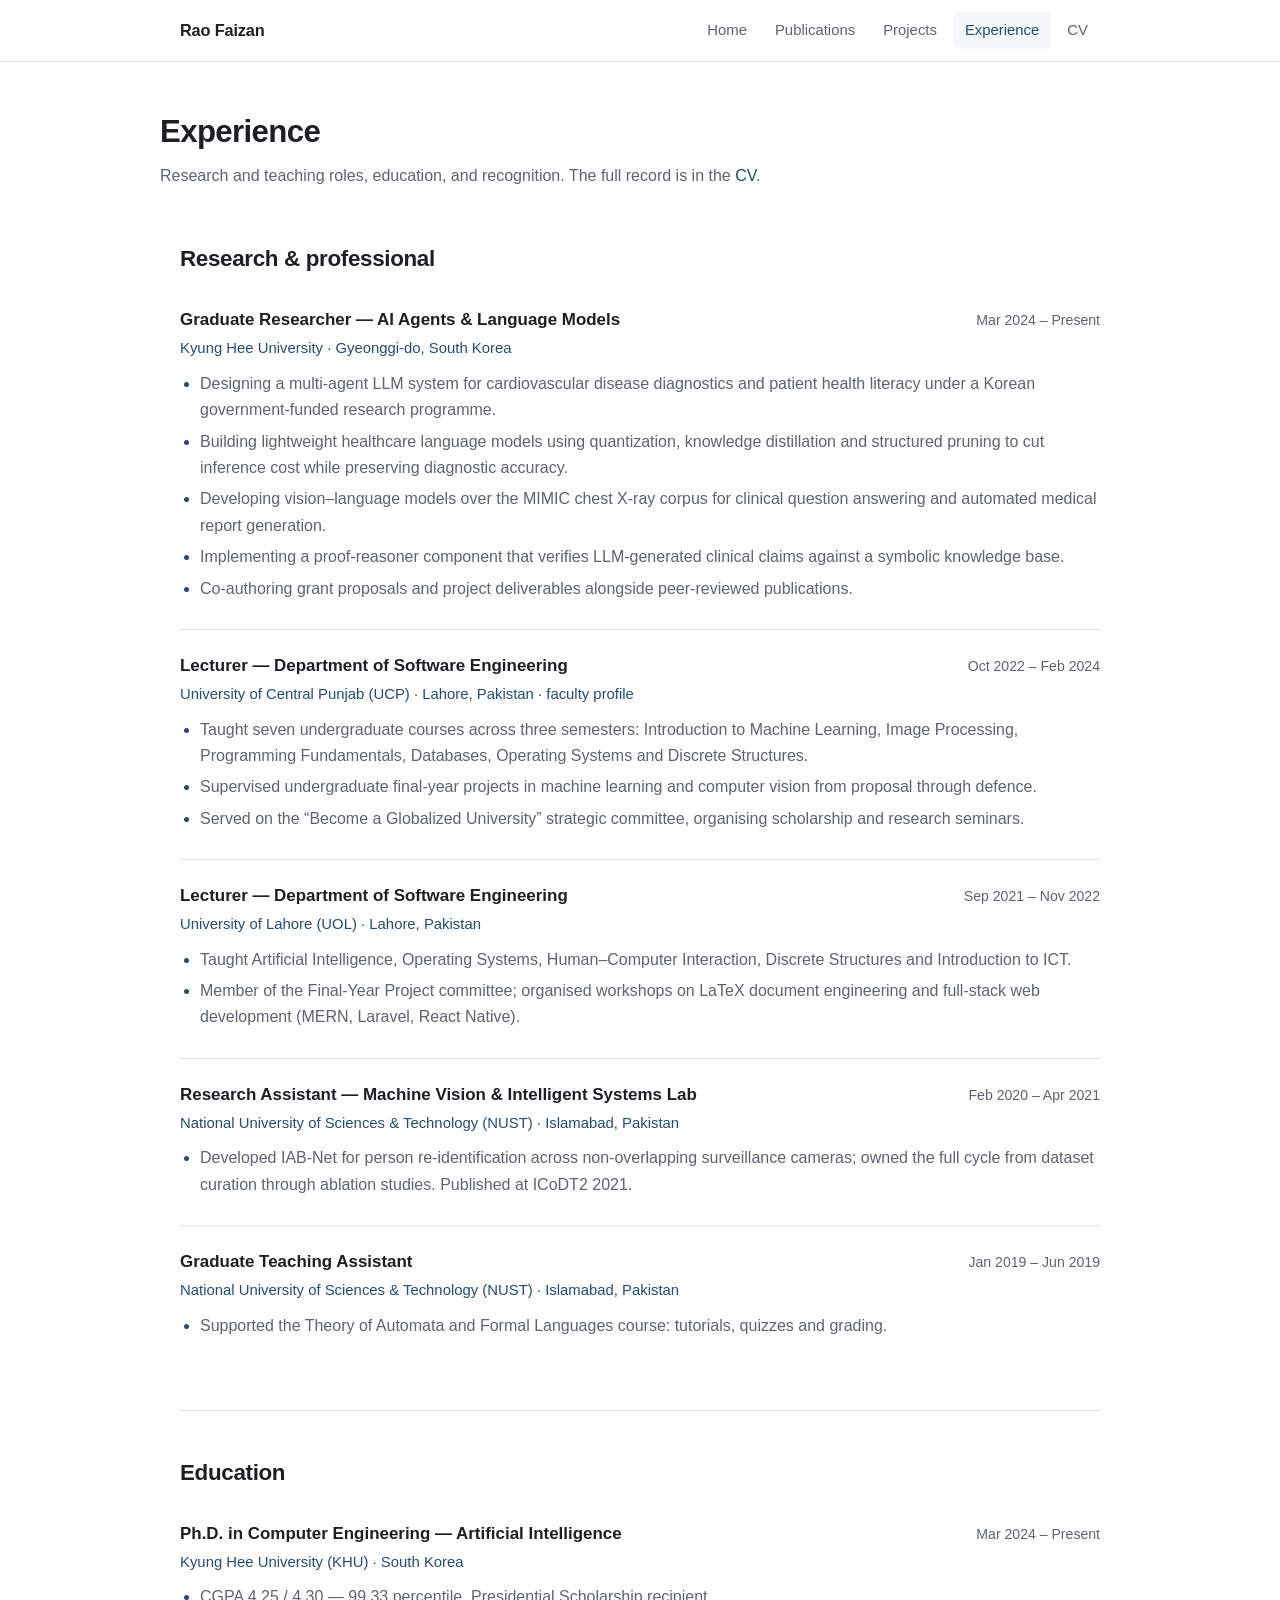
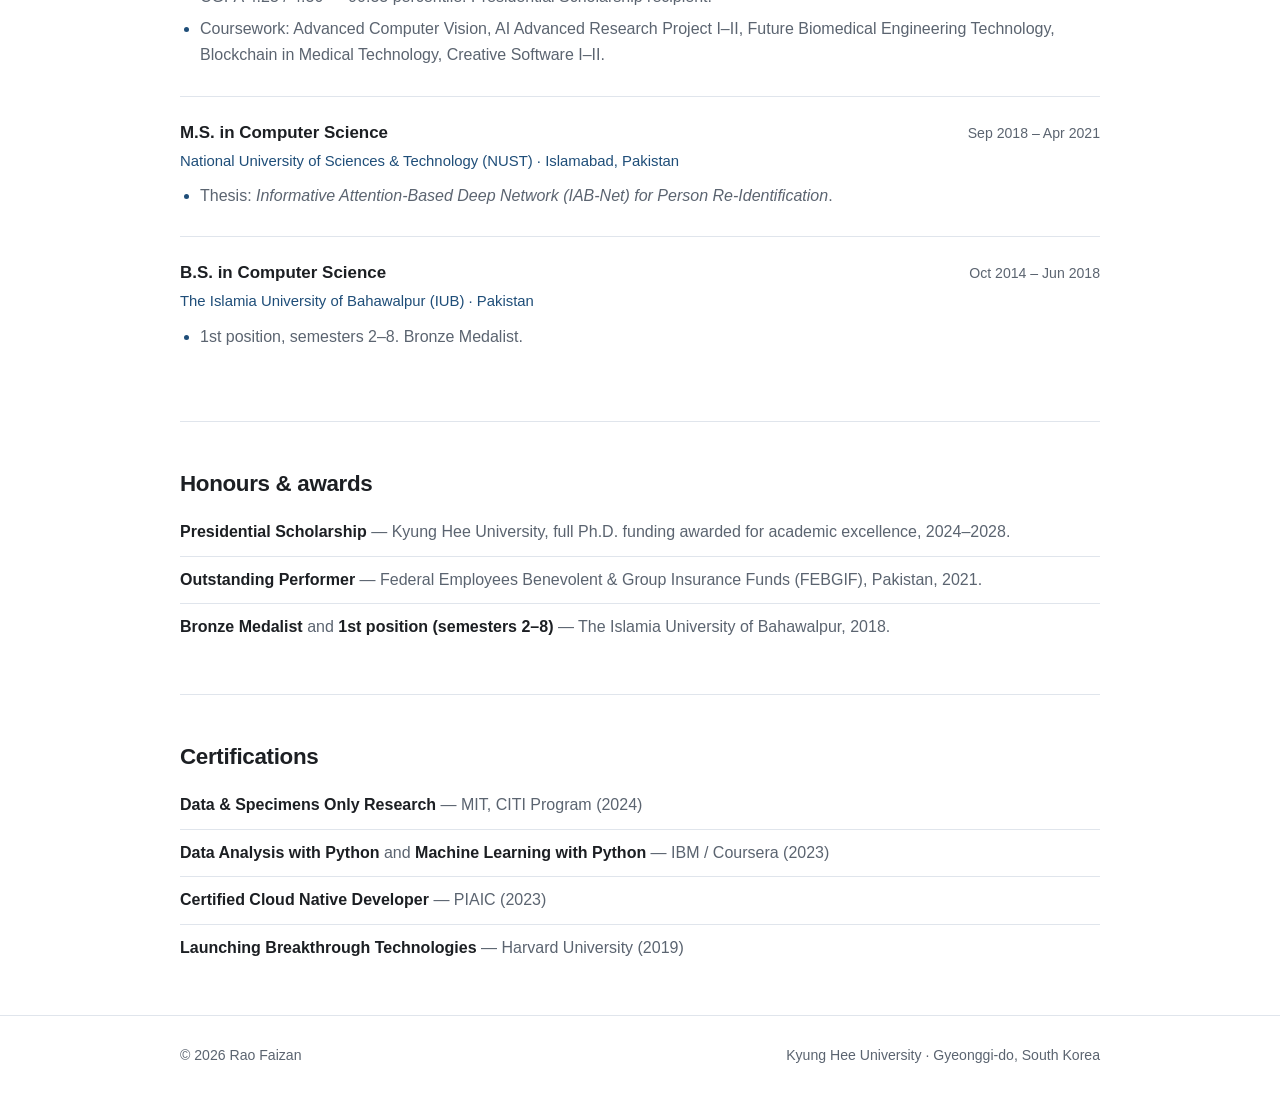
==== experience.html @ 11cb5d6f "Personal website: home, publications, projects, experience" ====
<!DOCTYPE html>
<html lang="en">
<head>
<meta charset="utf-8">
<meta name="viewport" content="width=device-width, initial-scale=1">
<title>Experience — Rao Faizan</title>
<meta name="description" content="Research and teaching experience, education, awards and certifications of Rao Faizan.">
<link rel="stylesheet" href="assets/style.css">
</head>
<body>

<header class="nav">
  <div class="nav-inner">
    <a class="brand" href="index.html">Rao Faizan</a>
    <nav class="nav-links">
      <a href="index.html">Home</a>
      <a href="publications.html">Publications</a>
      <a href="projects.html">Projects</a>
      <a href="experience.html" class="active">Experience</a>
      <a href="assets/Rao_Faizan_CV.pdf">CV</a>
    </nav>
  </div>
</header>

<div class="wrap page-head">
  <h1>Experience</h1>
  <p>Research and teaching roles, education, and recognition.
     The full record is in the <a href="assets/Rao_Faizan_CV.pdf">CV</a>.</p>
</div>

<main class="wrap">

  <section>
    <h2>Research &amp; professional</h2>

    <div class="entry">
      <div class="entry-head">
        <h3>Graduate Researcher — AI Agents &amp; Language Models</h3>
        <span class="entry-date">Mar 2024 – Present</span>
      </div>
      <p class="entry-org">Kyung Hee University · Gyeonggi-do, South Korea</p>
      <ul>
        <li>Designing a multi-agent LLM system for cardiovascular disease diagnostics and patient
            health literacy under a Korean government-funded research programme.</li>
        <li>Building lightweight healthcare language models using quantization, knowledge distillation
            and structured pruning to cut inference cost while preserving diagnostic accuracy.</li>
        <li>Developing vision–language models over the MIMIC chest X-ray corpus for clinical question
            answering and automated medical report generation.</li>
        <li>Implementing a proof-reasoner component that verifies LLM-generated clinical claims against
            a symbolic knowledge base.</li>
        <li>Co-authoring grant proposals and project deliverables alongside peer-reviewed publications.</li>
      </ul>
    </div>

    <div class="entry">
      <div class="entry-head">
        <h3>Lecturer — Department of Software Engineering</h3>
        <span class="entry-date">Oct 2022 – Feb 2024</span>
      </div>
      <p class="entry-org">University of Central Punjab (UCP) · Lahore, Pakistan ·
        <a href="https://ucp.edu.pk/member/rao-faizan/">faculty profile</a></p>
      <ul>
        <li>Taught seven undergraduate courses across three semesters: Introduction to Machine Learning,
            Image Processing, Programming Fundamentals, Databases, Operating Systems and Discrete
            Structures.</li>
        <li>Supervised undergraduate final-year projects in machine learning and computer vision from
            proposal through defence.</li>
        <li>Served on the “Become a Globalized University” strategic committee, organising scholarship
            and research seminars.</li>
      </ul>
    </div>

    <div class="entry">
      <div class="entry-head">
        <h3>Lecturer — Department of Software Engineering</h3>
        <span class="entry-date">Sep 2021 – Nov 2022</span>
      </div>
      <p class="entry-org">University of Lahore (UOL) · Lahore, Pakistan</p>
      <ul>
        <li>Taught Artificial Intelligence, Operating Systems, Human–Computer Interaction, Discrete
            Structures and Introduction to ICT.</li>
        <li>Member of the Final-Year Project committee; organised workshops on LaTeX document
            engineering and full-stack web development (MERN, Laravel, React Native).</li>
      </ul>
    </div>

    <div class="entry">
      <div class="entry-head">
        <h3>Research Assistant — Machine Vision &amp; Intelligent Systems Lab</h3>
        <span class="entry-date">Feb 2020 – Apr 2021</span>
      </div>
      <p class="entry-org">National University of Sciences &amp; Technology (NUST) · Islamabad, Pakistan</p>
      <ul>
        <li>Developed IAB-Net for person re-identification across non-overlapping surveillance cameras;
            owned the full cycle from dataset curation through ablation studies. Published at ICoDT2 2021.</li>
      </ul>
    </div>

    <div class="entry">
      <div class="entry-head">
        <h3>Graduate Teaching Assistant</h3>
        <span class="entry-date">Jan 2019 – Jun 2019</span>
      </div>
      <p class="entry-org">National University of Sciences &amp; Technology (NUST) · Islamabad, Pakistan</p>
      <ul>
        <li>Supported the Theory of Automata and Formal Languages course: tutorials, quizzes and grading.</li>
      </ul>
    </div>
  </section>

  <section>
    <h2>Education</h2>

    <div class="entry">
      <div class="entry-head">
        <h3>Ph.D. in Computer Engineering — Artificial Intelligence</h3>
        <span class="entry-date">Mar 2024 – Present</span>
      </div>
      <p class="entry-org">Kyung Hee University (KHU) · South Korea</p>
      <ul>
        <li>CGPA 4.25 / 4.30 — 99.33 percentile. Presidential Scholarship recipient.</li>
        <li>Coursework: Advanced Computer Vision, AI Advanced Research Project I–II, Future Biomedical
            Engineering Technology, Blockchain in Medical Technology, Creative Software I–II.</li>
      </ul>
    </div>

    <div class="entry">
      <div class="entry-head">
        <h3>M.S. in Computer Science</h3>
        <span class="entry-date">Sep 2018 – Apr 2021</span>
      </div>
      <p class="entry-org">National University of Sciences &amp; Technology (NUST) · Islamabad, Pakistan</p>
      <ul>
        <li>Thesis: <em>Informative Attention-Based Deep Network (IAB-Net) for Person
            Re-Identification</em>.</li>
      </ul>
    </div>

    <div class="entry">
      <div class="entry-head">
        <h3>B.S. in Computer Science</h3>
        <span class="entry-date">Oct 2014 – Jun 2018</span>
      </div>
      <p class="entry-org">The Islamia University of Bahawalpur (IUB) · Pakistan</p>
      <ul>
        <li>1st position, semesters 2–8. Bronze Medalist.</li>
      </ul>
    </div>
  </section>

  <section>
    <h2>Honours &amp; awards</h2>
    <ul class="plain">
      <li><strong>Presidential Scholarship</strong> — Kyung Hee University, full Ph.D. funding awarded
          for academic excellence, 2024–2028.</li>
      <li><strong>Outstanding Performer</strong> — Federal Employees Benevolent &amp; Group Insurance
          Funds (FEBGIF), Pakistan, 2021.</li>
      <li><strong>Bronze Medalist</strong> and <strong>1st position (semesters 2–8)</strong> — The
          Islamia University of Bahawalpur, 2018.</li>
    </ul>
  </section>

  <section>
    <h2>Certifications</h2>
    <ul class="plain">
      <li><strong>Data &amp; Specimens Only Research</strong> — MIT, CITI Program (2024)</li>
      <li><strong>Data Analysis with Python</strong> and <strong>Machine Learning with Python</strong>
          — IBM / Coursera (2023)</li>
      <li><strong>Certified Cloud Native Developer</strong> — PIAIC (2023)</li>
      <li><strong>Launching Breakthrough Technologies</strong> — Harvard University (2019)</li>
    </ul>
  </section>

</main>

<footer>
  <div class="wrap">
    <span>© 2026 Rao Faizan</span>
    <span>Kyung Hee University · Gyeonggi-do, South Korea</span>
  </div>
</footer>

</body>
</html>
---- assets/style.css ----
/* =========================================================
   Rao Faizan — personal site
   Single hand-written stylesheet. No framework, no build step.
   Palette lives in the custom properties below; change once,
   applies everywhere.
   ========================================================= */

:root {
  --accent:        #1f4e79;
  --accent-soft:   #2f6fa8;
  --bg:            #ffffff;
  --bg-alt:        #f5f7fa;
  --card:          #ffffff;
  --text:          #1c1f23;
  --text-muted:    #5b6470;
  --border:        #e0e5ec;
  --shadow:        0 1px 2px rgba(16, 24, 40, .05), 0 4px 12px rgba(16, 24, 40, .05);
  --radius:        10px;
  --maxw:          960px;
}

@media (prefers-color-scheme: dark) {
  :root {
    --accent:      #7db3e0;
    --accent-soft: #a8cdec;
    --bg:          #14181d;
    --bg-alt:      #1a1f26;
    --card:        #1c222a;
    --text:        #e6eaef;
    --text-muted:  #9aa5b3;
    --border:      #2b333d;
    --shadow:      0 1px 2px rgba(0, 0, 0, .4), 0 4px 14px rgba(0, 0, 0, .3);
  }
}

*, *::before, *::after { box-sizing: border-box; }

body {
  margin: 0;
  font-family: -apple-system, BlinkMacSystemFont, "Segoe UI", Roboto,
               "Helvetica Neue", Arial, sans-serif;
  font-size: 16px;
  line-height: 1.65;
  color: var(--text);
  background: var(--bg);
  -webkit-font-smoothing: antialiased;
}

.wrap { max-width: var(--maxw); margin: 0 auto; padding: 0 20px; }

a { color: var(--accent); text-decoration: none; }
a:hover { text-decoration: underline; }

/* ---------------- navigation ---------------- */
header.nav {
  position: sticky; top: 0; z-index: 50;
  background: color-mix(in srgb, var(--bg) 88%, transparent);
  backdrop-filter: saturate(180%) blur(10px);
  border-bottom: 1px solid var(--border);
}
.nav-inner {
  max-width: var(--maxw); margin: 0 auto; padding: 12px 20px;
  display: flex; align-items: center; justify-content: space-between;
  gap: 16px; flex-wrap: wrap;
}
.brand { font-weight: 700; font-size: 1.02rem; color: var(--text); letter-spacing: -.01em; }
.brand:hover { text-decoration: none; color: var(--accent); }
.nav-links { display: flex; gap: 4px; flex-wrap: wrap; }
.nav-links a {
  padding: 6px 12px; border-radius: 6px; font-size: .93rem;
  color: var(--text-muted); font-weight: 500;
}
.nav-links a:hover { background: var(--bg-alt); color: var(--accent); text-decoration: none; }
.nav-links a.active { color: var(--accent); background: var(--bg-alt); }

/* ---------------- hero ---------------- */
.hero { padding: 56px 0 40px; border-bottom: 1px solid var(--border); }
.hero-grid {
  display: grid; grid-template-columns: 168px 1fr; gap: 34px; align-items: center;
}
.hero img {
  width: 168px; height: 168px; object-fit: cover; object-position: top center;
  border-radius: 50%; border: 3px solid var(--border); box-shadow: var(--shadow);
}
.hero h1 { margin: 0 0 4px; font-size: 2.1rem; letter-spacing: -.02em; line-height: 1.2; }
.hero .role { margin: 0 0 14px; color: var(--accent); font-weight: 600; font-size: 1.02rem; }
.hero p.bio { margin: 0 0 18px; color: var(--text-muted); max-width: 62ch; }

.links { display: flex; flex-wrap: wrap; gap: 8px; }
.links a {
  display: inline-block; padding: 7px 14px; font-size: .9rem; font-weight: 500;
  border: 1px solid var(--border); border-radius: 999px; background: var(--card);
  color: var(--text-muted); transition: border-color .15s, color .15s;
}
.links a:hover { border-color: var(--accent); color: var(--accent); text-decoration: none; }
.links a.primary {
  background: var(--accent); border-color: var(--accent); color: #fff;
}
@media (prefers-color-scheme: dark) { .links a.primary { color: #0f1418; } }
.links a.primary:hover { background: var(--accent-soft); border-color: var(--accent-soft); }

/* ---------------- sections ---------------- */
section { padding: 44px 0; border-bottom: 1px solid var(--border); }
section:last-of-type { border-bottom: none; }
h2 {
  margin: 0 0 6px; font-size: 1.4rem; letter-spacing: -.015em;
}
.section-lede { margin: 0 0 24px; color: var(--text-muted); max-width: 68ch; }

.page-head { padding: 44px 0 8px; }
.page-head h1 { margin: 0 0 6px; font-size: 1.95rem; letter-spacing: -.02em; }
.page-head p { margin: 0; color: var(--text-muted); max-width: 68ch; }

/* ---------------- cards ---------------- */
.cards { display: grid; gap: 16px; grid-template-columns: repeat(auto-fit, minmax(260px, 1fr)); }
.card {
  background: var(--card); border: 1px solid var(--border);
  border-radius: var(--radius); padding: 20px; box-shadow: var(--shadow);
}
.card h3 { margin: 0 0 8px; font-size: 1.03rem; }
.card p  { margin: 0; color: var(--text-muted); font-size: .94rem; }

/* stat strip */
.stats { display: grid; gap: 16px; grid-template-columns: repeat(auto-fit, minmax(180px, 1fr)); }
.stat {
  background: var(--bg-alt); border: 1px solid var(--border);
  border-radius: var(--radius); padding: 18px 20px;
}
.stat .num { display: block; font-size: 1.55rem; font-weight: 700; color: var(--accent); line-height: 1.2; }
.stat .lbl { display: block; font-size: .87rem; color: var(--text-muted); margin-top: 2px; }

/* ---------------- entries (experience / projects) ---------------- */
.entry { padding: 22px 0; border-bottom: 1px solid var(--border); }
.entry:last-child { border-bottom: none; }
.entry-head {
  display: flex; justify-content: space-between; align-items: baseline;
  gap: 16px; flex-wrap: wrap; margin-bottom: 2px;
}
.entry-head h3 { margin: 0; font-size: 1.06rem; }
.entry-date { color: var(--text-muted); font-size: .88rem; white-space: nowrap; }
.entry-org { margin: 0 0 10px; color: var(--accent); font-size: .93rem; font-weight: 500; }
.entry ul { margin: 0; padding-left: 20px; color: var(--text-muted); }
.entry ul li { margin-bottom: 5px; }
.entry ul li::marker { color: var(--accent); }

.tags { display: flex; flex-wrap: wrap; gap: 6px; margin-top: 12px; }
.tag {
  font-size: .78rem; padding: 3px 10px; border-radius: 999px;
  background: var(--bg-alt); border: 1px solid var(--border); color: var(--text-muted);
}

/* ---------------- publications ---------------- */
.pub { padding: 18px 0; border-bottom: 1px solid var(--border); }
.pub:last-child { border-bottom: none; }
.pub .title { font-weight: 600; display: block; margin-bottom: 4px; }
.pub .authors { color: var(--text-muted); font-size: .93rem; }
.pub .authors .me { color: var(--text); font-weight: 700; }
.pub .venue { display: block; margin-top: 4px; color: var(--text-muted); font-size: .91rem; font-style: italic; }
.badge {
  display: inline-block; font-size: .72rem; font-weight: 700; letter-spacing: .04em;
  text-transform: uppercase; padding: 2px 8px; border-radius: 4px;
  background: var(--accent); color: #fff; margin-left: 8px; vertical-align: 2px;
}
@media (prefers-color-scheme: dark) { .badge { color: #0f1418; } }

pre.bibtex {
  background: var(--bg-alt); border: 1px solid var(--border); border-radius: var(--radius);
  padding: 16px; overflow-x: auto; font-size: .84rem; line-height: 1.55;
  font-family: ui-monospace, SFMono-Regular, "SF Mono", Menlo, Consolas, monospace;
  color: var(--text-muted);
}

/* ---------------- misc ---------------- */
ul.plain { list-style: none; padding: 0; margin: 0; }
ul.plain li {
  padding: 10px 0; border-bottom: 1px solid var(--border); color: var(--text-muted);
}
ul.plain li:last-child { border-bottom: none; }
ul.plain strong { color: var(--text); }

footer {
  border-top: 1px solid var(--border); padding: 28px 0 36px;
  color: var(--text-muted); font-size: .88rem;
}
footer .wrap { display: flex; justify-content: space-between; gap: 12px; flex-wrap: wrap; }

/* ---------------- responsive ---------------- */
@media (max-width: 640px) {
  .hero { padding: 36px 0 30px; }
  .hero-grid { grid-template-columns: 1fr; gap: 20px; text-align: center; justify-items: center; }
  .hero p.bio { text-align: left; }
  .hero h1 { font-size: 1.75rem; }
  .links { justify-content: center; }
  .nav-inner { padding: 10px 16px; }
  .nav-links { width: 100%; justify-content: flex-start; }
  .entry-head { flex-direction: column; gap: 2px; }
}
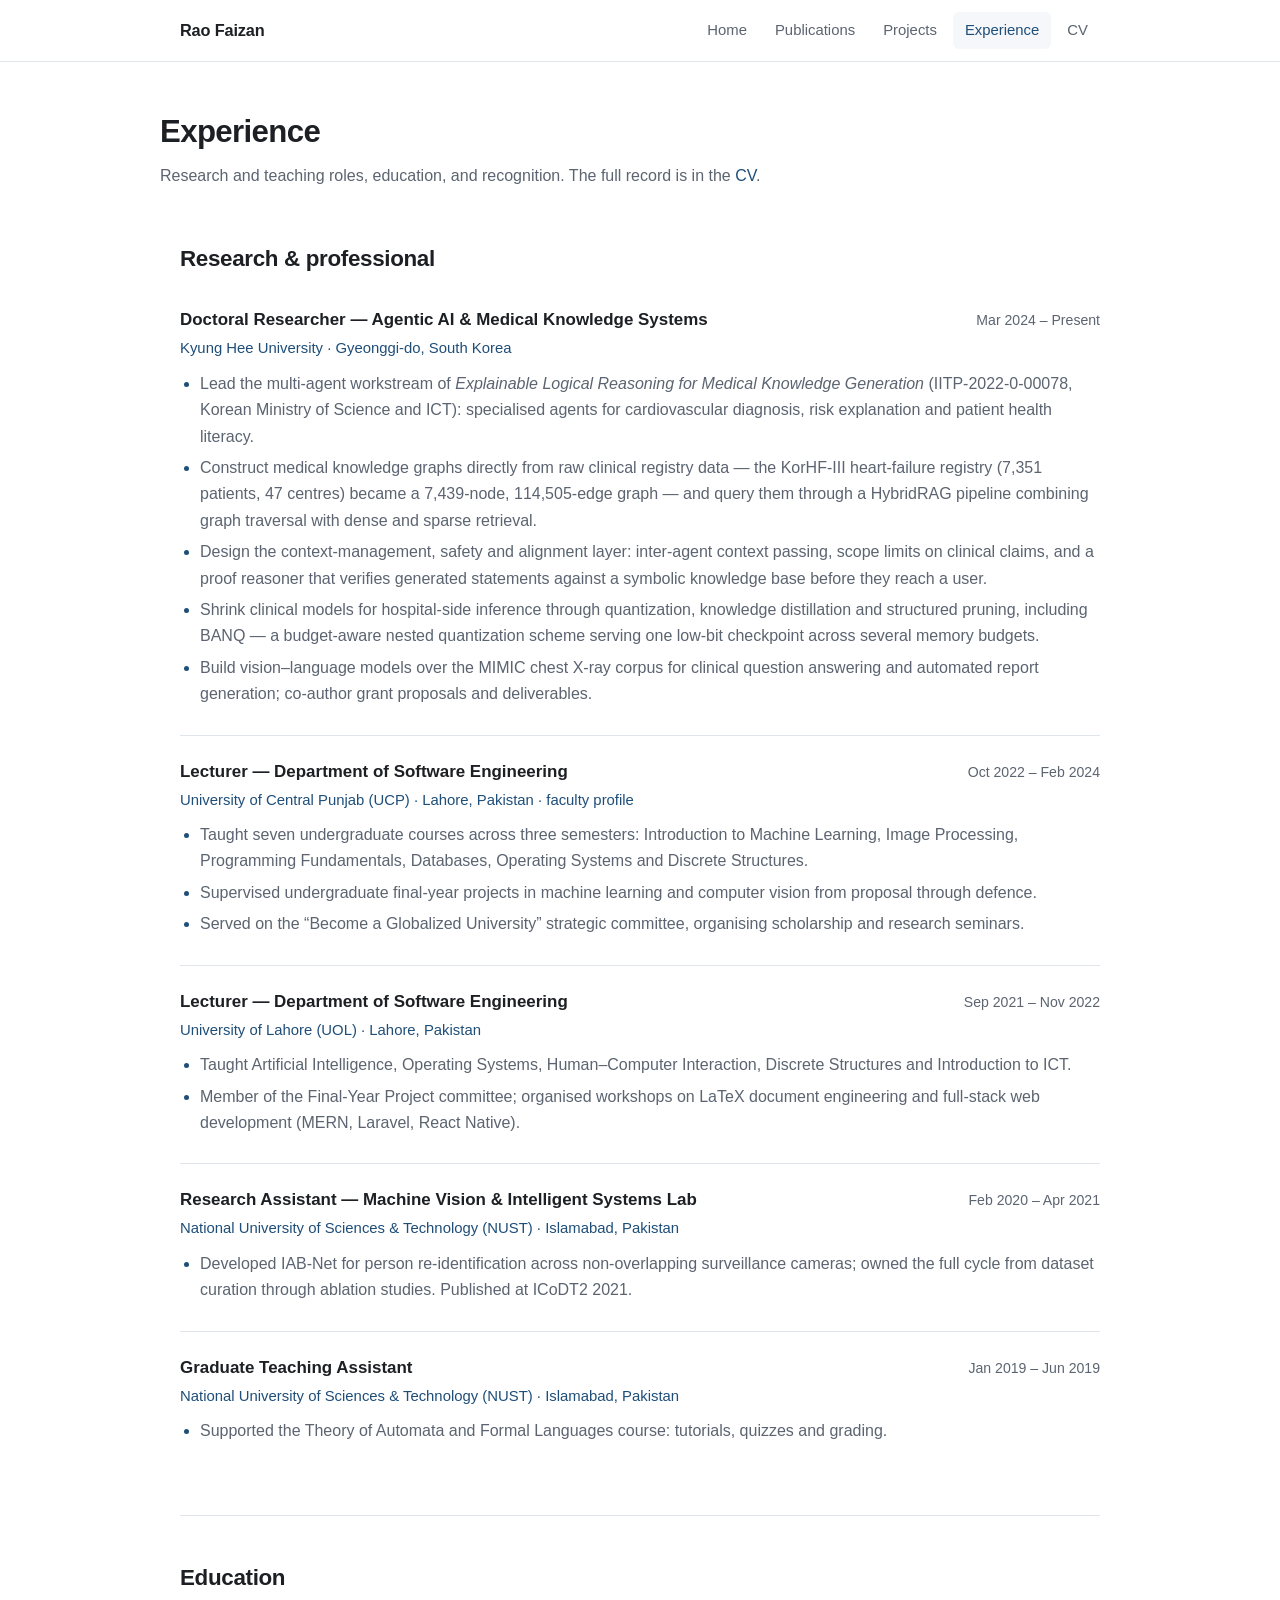
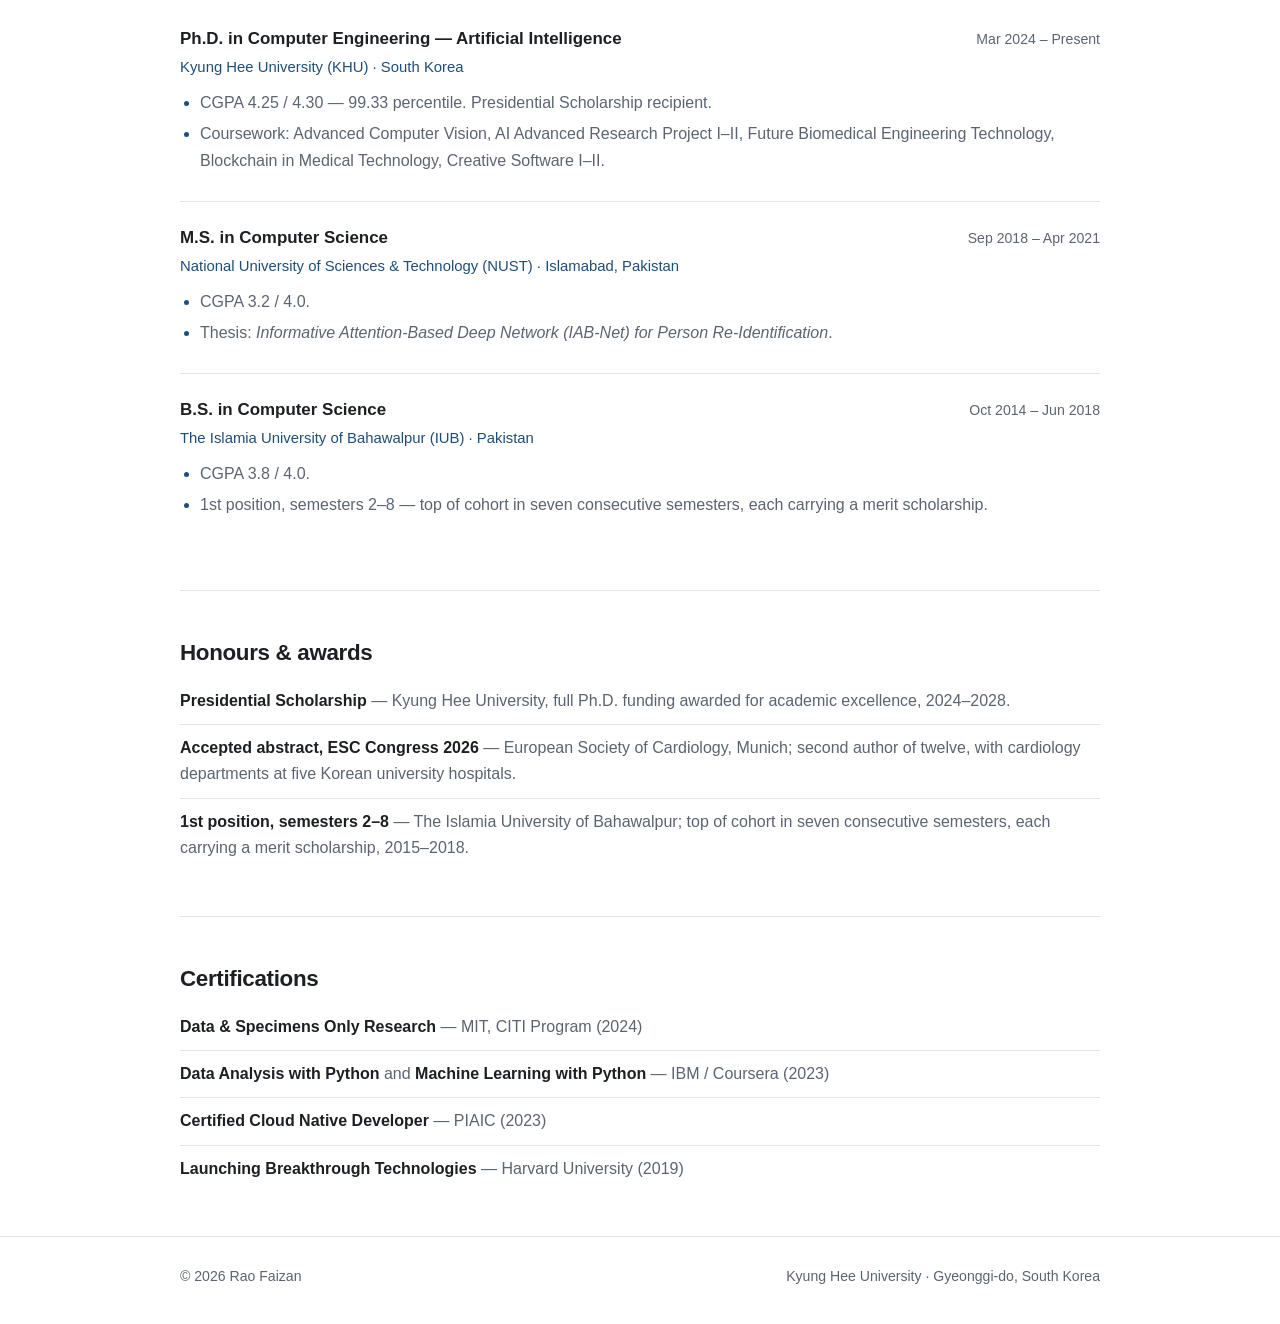
==== commit 8e89cdc8: "Update site for agentic AI research focus and new publications Doctoral Researcher throughout. Home " ====
--- a/experience.html
+++ b/experience.html
@@ -35,20 +35,26 @@
 
     <div class="entry">
       <div class="entry-head">
-        <h3>Graduate Researcher — AI Agents &amp; Language Models</h3>
+        <h3>Doctoral Researcher — Agentic AI &amp; Medical Knowledge Systems</h3>
         <span class="entry-date">Mar 2024 – Present</span>
       </div>
       <p class="entry-org">Kyung Hee University · Gyeonggi-do, South Korea</p>
       <ul>
-        <li>Designing a multi-agent LLM system for cardiovascular disease diagnostics and patient
-            health literacy under a Korean government-funded research programme.</li>
-        <li>Building lightweight healthcare language models using quantization, knowledge distillation
-            and structured pruning to cut inference cost while preserving diagnostic accuracy.</li>
-        <li>Developing vision–language models over the MIMIC chest X-ray corpus for clinical question
-            answering and automated medical report generation.</li>
-        <li>Implementing a proof-reasoner component that verifies LLM-generated clinical claims against
-            a symbolic knowledge base.</li>
-        <li>Co-authoring grant proposals and project deliverables alongside peer-reviewed publications.</li>
+        <li>Lead the multi-agent workstream of <em>Explainable Logical Reasoning for Medical Knowledge
+            Generation</em> (IITP-2022-0-00078, Korean Ministry of Science and ICT): specialised agents
+            for cardiovascular diagnosis, risk explanation and patient health literacy.</li>
+        <li>Construct medical knowledge graphs directly from raw clinical registry data — the KorHF-III
+            heart-failure registry (7,351 patients, 47 centres) became a 7,439-node, 114,505-edge graph
+            — and query them through a HybridRAG pipeline combining graph traversal with dense and
+            sparse retrieval.</li>
+        <li>Design the context-management, safety and alignment layer: inter-agent context passing,
+            scope limits on clinical claims, and a proof reasoner that verifies generated statements
+            against a symbolic knowledge base before they reach a user.</li>
+        <li>Shrink clinical models for hospital-side inference through quantization, knowledge
+            distillation and structured pruning, including BANQ — a budget-aware nested quantization
+            scheme serving one low-bit checkpoint across several memory budgets.</li>
+        <li>Build vision–language models over the MIMIC chest X-ray corpus for clinical question
+            answering and automated report generation; co-author grant proposals and deliverables.</li>
       </ul>
     </div>
 
@@ -131,6 +137,7 @@
       </div>
       <p class="entry-org">National University of Sciences &amp; Technology (NUST) · Islamabad, Pakistan</p>
       <ul>
+        <li>CGPA 3.2 / 4.0.</li>
         <li>Thesis: <em>Informative Attention-Based Deep Network (IAB-Net) for Person
             Re-Identification</em>.</li>
       </ul>
@@ -143,7 +150,9 @@
       </div>
       <p class="entry-org">The Islamia University of Bahawalpur (IUB) · Pakistan</p>
       <ul>
-        <li>1st position, semesters 2–8. Bronze Medalist.</li>
+        <li>CGPA 3.8 / 4.0.</li>
+        <li>1st position, semesters 2–8 — top of cohort in seven consecutive semesters, each carrying
+            a merit scholarship.</li>
       </ul>
     </div>
   </section>
@@ -153,10 +162,11 @@
     <ul class="plain">
       <li><strong>Presidential Scholarship</strong> — Kyung Hee University, full Ph.D. funding awarded
           for academic excellence, 2024–2028.</li>
-      <li><strong>Outstanding Performer</strong> — Federal Employees Benevolent &amp; Group Insurance
-          Funds (FEBGIF), Pakistan, 2021.</li>
-      <li><strong>Bronze Medalist</strong> and <strong>1st position (semesters 2–8)</strong> — The
-          Islamia University of Bahawalpur, 2018.</li>
+      <li><strong>Accepted abstract, ESC Congress 2026</strong> — European Society of Cardiology,
+          Munich; second author of twelve, with cardiology departments at five Korean university
+          hospitals.</li>
+      <li><strong>1st position, semesters 2–8</strong> — The Islamia University of Bahawalpur; top of
+          cohort in seven consecutive semesters, each carrying a merit scholarship, 2015–2018.</li>
     </ul>
   </section>
 
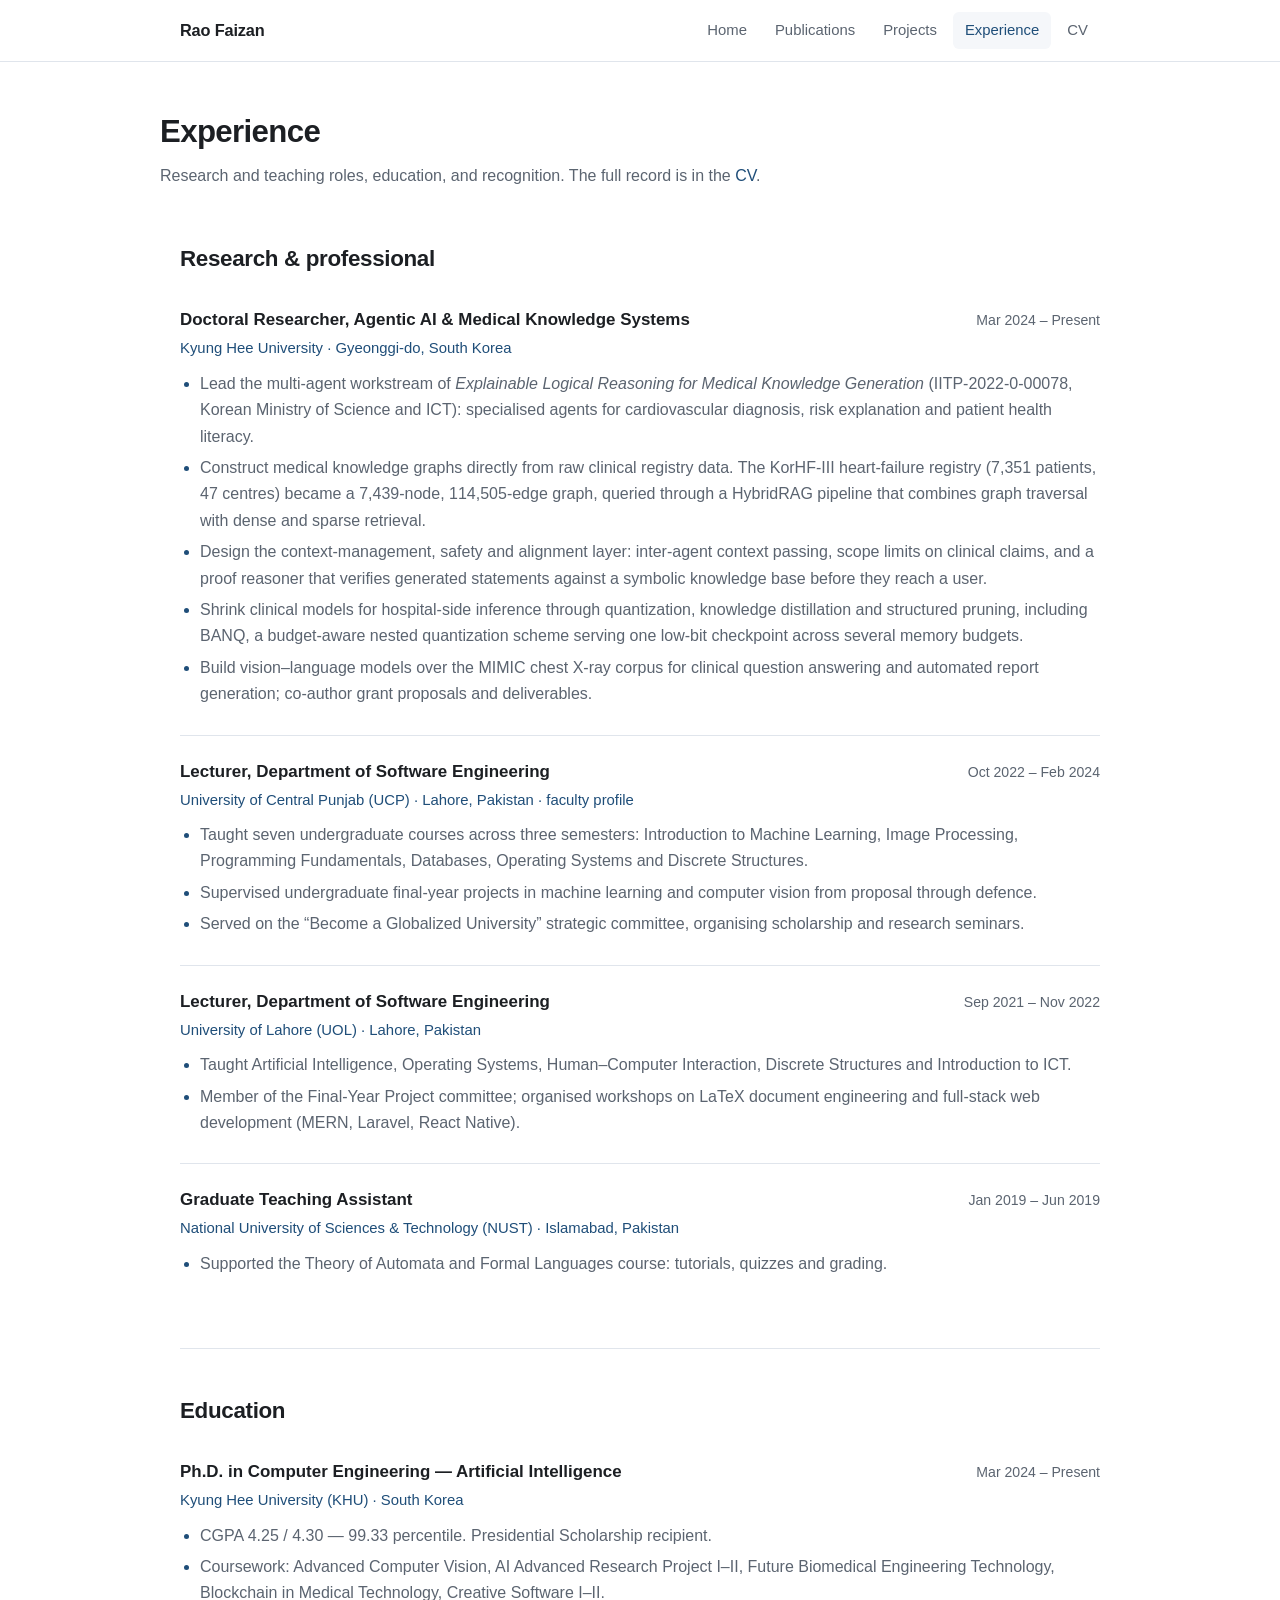
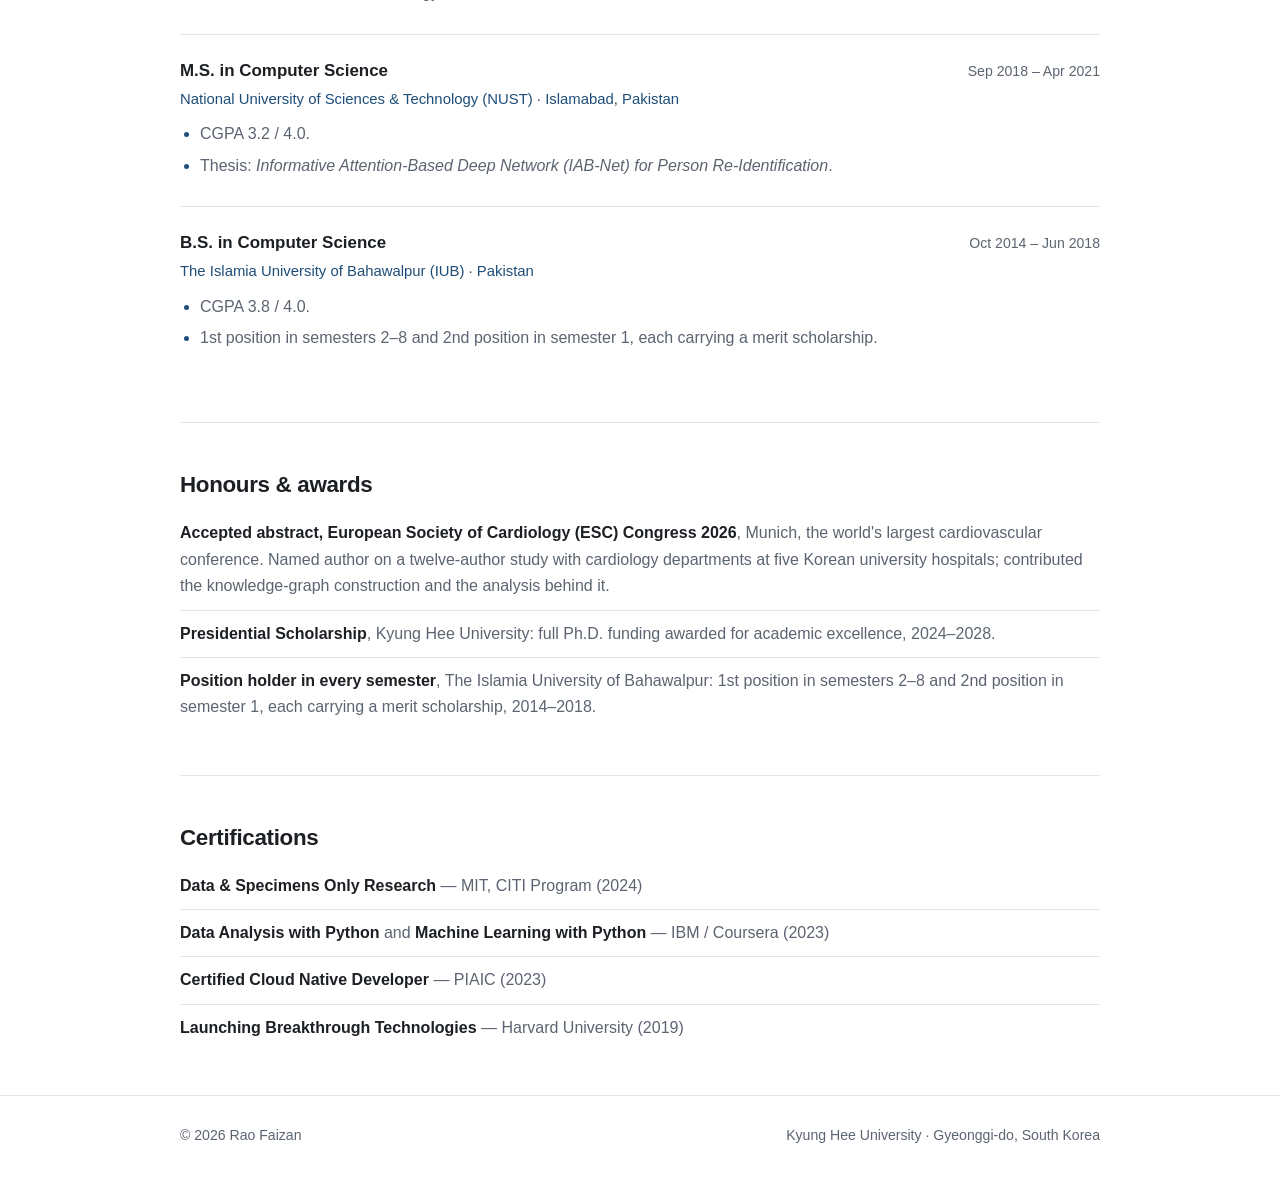
==== commit 708b7c72: "Match the CV revisions: APAN venue, impact factor, single email, style pass   - HybridRAG paper venu" ====
--- a/experience.html
+++ b/experience.html
@@ -35,7 +35,7 @@
 
     <div class="entry">
       <div class="entry-head">
-        <h3>Doctoral Researcher — Agentic AI &amp; Medical Knowledge Systems</h3>
+        <h3>Doctoral Researcher, Agentic AI &amp; Medical Knowledge Systems</h3>
         <span class="entry-date">Mar 2024 – Present</span>
       </div>
       <p class="entry-org">Kyung Hee University · Gyeonggi-do, South Korea</p>
@@ -43,15 +43,15 @@
         <li>Lead the multi-agent workstream of <em>Explainable Logical Reasoning for Medical Knowledge
             Generation</em> (IITP-2022-0-00078, Korean Ministry of Science and ICT): specialised agents
             for cardiovascular diagnosis, risk explanation and patient health literacy.</li>
-        <li>Construct medical knowledge graphs directly from raw clinical registry data — the KorHF-III
-            heart-failure registry (7,351 patients, 47 centres) became a 7,439-node, 114,505-edge graph
-            — and query them through a HybridRAG pipeline combining graph traversal with dense and
+        <li>Construct medical knowledge graphs directly from raw clinical registry data. The KorHF-III
+            heart-failure registry (7,351 patients, 47 centres) became a 7,439-node, 114,505-edge
+            graph, queried through a HybridRAG pipeline that combines graph traversal with dense and
             sparse retrieval.</li>
         <li>Design the context-management, safety and alignment layer: inter-agent context passing,
             scope limits on clinical claims, and a proof reasoner that verifies generated statements
             against a symbolic knowledge base before they reach a user.</li>
         <li>Shrink clinical models for hospital-side inference through quantization, knowledge
-            distillation and structured pruning, including BANQ — a budget-aware nested quantization
+            distillation and structured pruning, including BANQ, a budget-aware nested quantization
             scheme serving one low-bit checkpoint across several memory budgets.</li>
         <li>Build vision–language models over the MIMIC chest X-ray corpus for clinical question
             answering and automated report generation; co-author grant proposals and deliverables.</li>
@@ -60,7 +60,7 @@
 
     <div class="entry">
       <div class="entry-head">
-        <h3>Lecturer — Department of Software Engineering</h3>
+        <h3>Lecturer, Department of Software Engineering</h3>
         <span class="entry-date">Oct 2022 – Feb 2024</span>
       </div>
       <p class="entry-org">University of Central Punjab (UCP) · Lahore, Pakistan ·
@@ -78,7 +78,7 @@
 
     <div class="entry">
       <div class="entry-head">
-        <h3>Lecturer — Department of Software Engineering</h3>
+        <h3>Lecturer, Department of Software Engineering</h3>
         <span class="entry-date">Sep 2021 – Nov 2022</span>
       </div>
       <p class="entry-org">University of Lahore (UOL) · Lahore, Pakistan</p>
@@ -87,18 +87,6 @@
             Structures and Introduction to ICT.</li>
         <li>Member of the Final-Year Project committee; organised workshops on LaTeX document
             engineering and full-stack web development (MERN, Laravel, React Native).</li>
-      </ul>
-    </div>
-
-    <div class="entry">
-      <div class="entry-head">
-        <h3>Research Assistant — Machine Vision &amp; Intelligent Systems Lab</h3>
-        <span class="entry-date">Feb 2020 – Apr 2021</span>
-      </div>
-      <p class="entry-org">National University of Sciences &amp; Technology (NUST) · Islamabad, Pakistan</p>
-      <ul>
-        <li>Developed IAB-Net for person re-identification across non-overlapping surveillance cameras;
-            owned the full cycle from dataset curation through ablation studies. Published at ICoDT2 2021.</li>
       </ul>
     </div>
 
@@ -151,8 +139,8 @@
       <p class="entry-org">The Islamia University of Bahawalpur (IUB) · Pakistan</p>
       <ul>
         <li>CGPA 3.8 / 4.0.</li>
-        <li>1st position, semesters 2–8 — top of cohort in seven consecutive semesters, each carrying
-            a merit scholarship.</li>
+        <li>1st position in semesters 2–8 and 2nd position in semester 1, each carrying a merit
+            scholarship.</li>
       </ul>
     </div>
   </section>
@@ -160,13 +148,15 @@
   <section>
     <h2>Honours &amp; awards</h2>
     <ul class="plain">
-      <li><strong>Presidential Scholarship</strong> — Kyung Hee University, full Ph.D. funding awarded
+      <li><strong>Accepted abstract, European Society of Cardiology (ESC) Congress 2026</strong>,
+          Munich, the world's largest cardiovascular conference. Named author on a twelve-author study
+          with cardiology departments at five Korean university hospitals; contributed the
+          knowledge-graph construction and the analysis behind it.</li>
+      <li><strong>Presidential Scholarship</strong>, Kyung Hee University: full Ph.D. funding awarded
           for academic excellence, 2024–2028.</li>
-      <li><strong>Accepted abstract, ESC Congress 2026</strong> — European Society of Cardiology,
-          Munich; second author of twelve, with cardiology departments at five Korean university
-          hospitals.</li>
-      <li><strong>1st position, semesters 2–8</strong> — The Islamia University of Bahawalpur; top of
-          cohort in seven consecutive semesters, each carrying a merit scholarship, 2015–2018.</li>
+      <li><strong>Position holder in every semester</strong>, The Islamia University of Bahawalpur:
+          1st position in semesters 2–8 and 2nd position in semester 1, each carrying a merit
+          scholarship, 2014–2018.</li>
     </ul>
   </section>
 
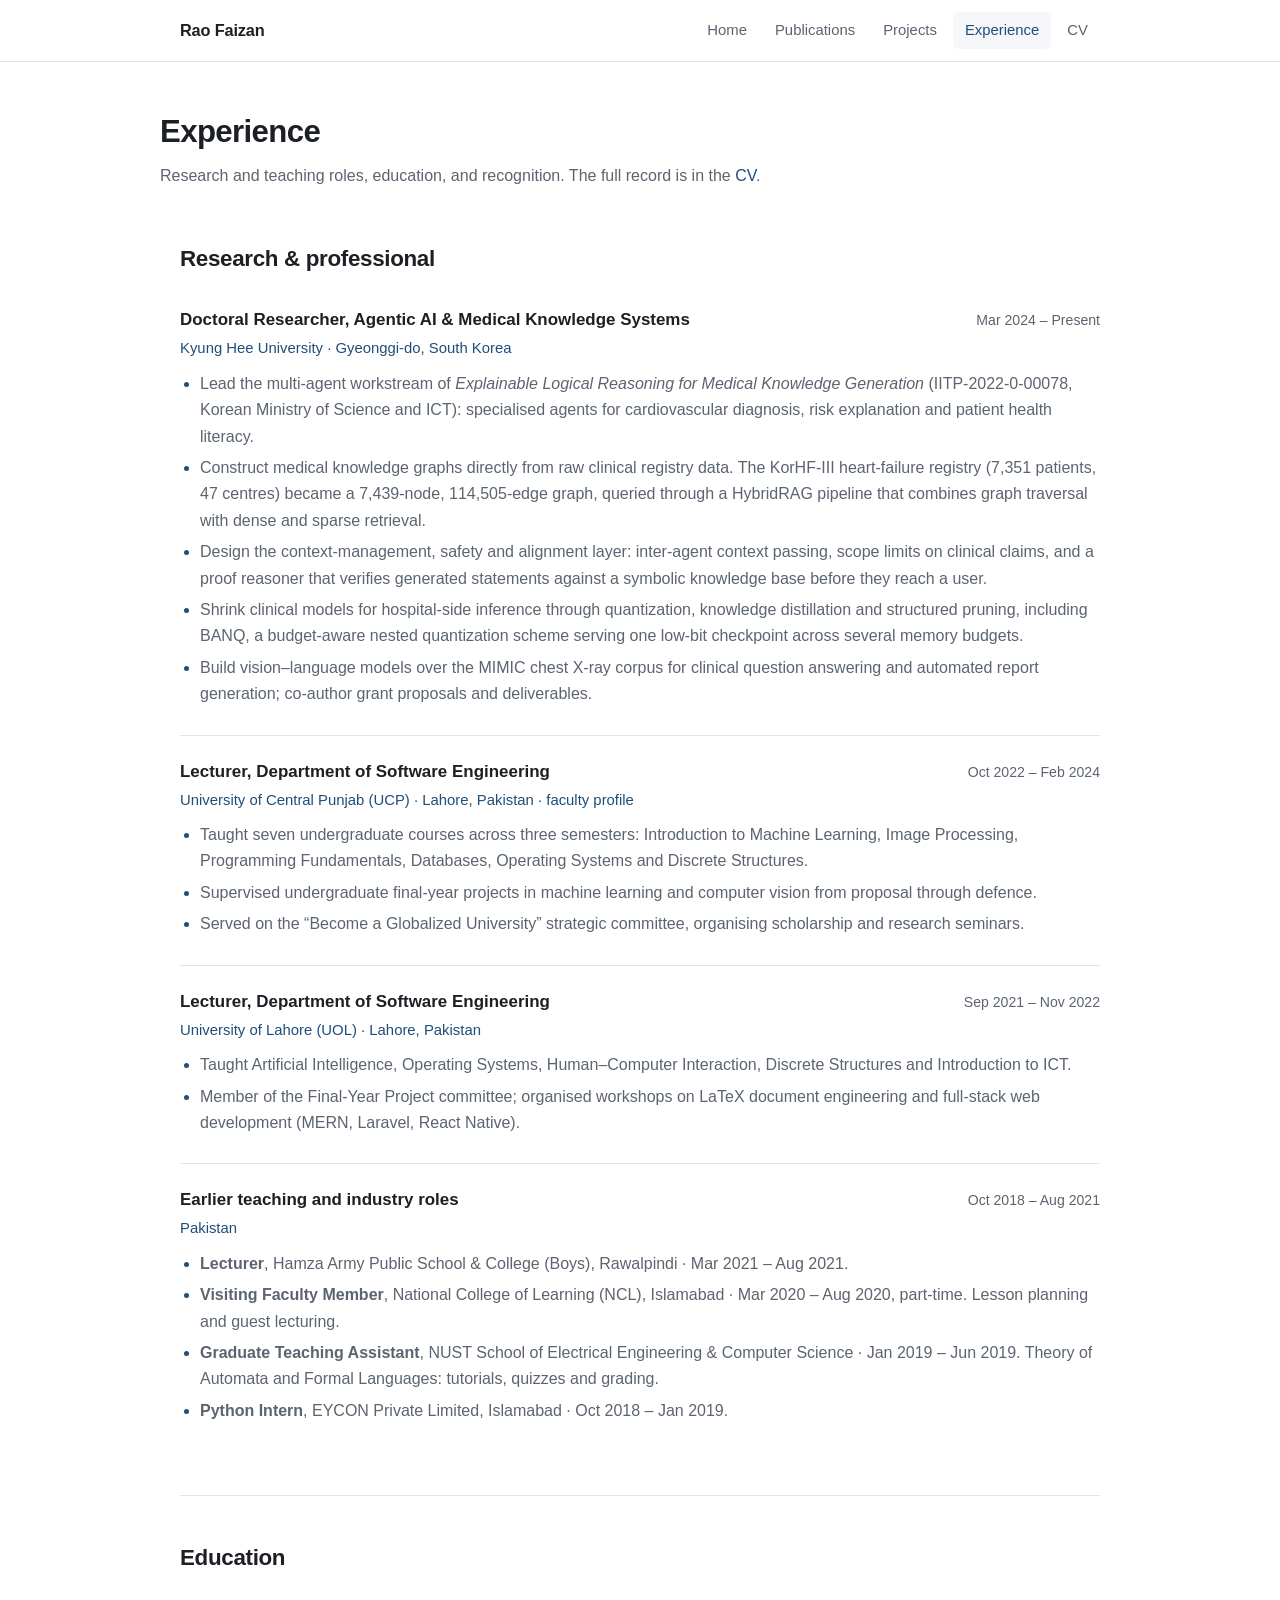
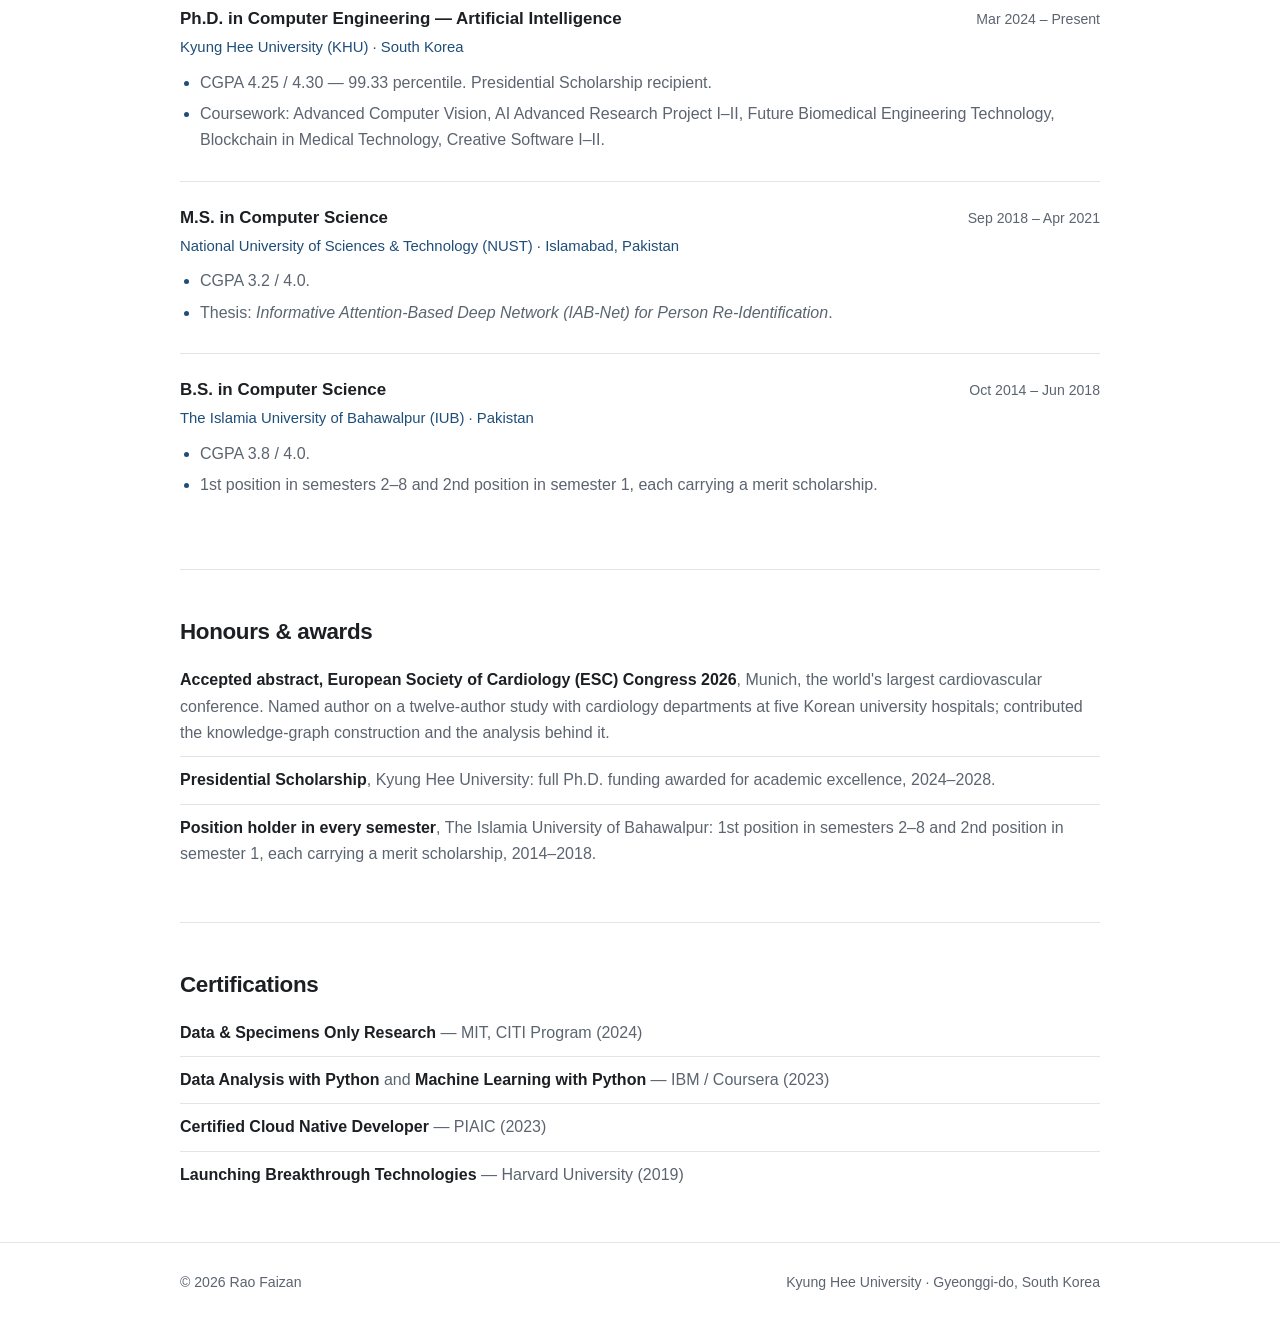
==== commit 5f2a2e52: "Add earlier teaching and industry roles to the experience page Compact block covering Hamza Army Pub" ====
--- a/experience.html
+++ b/experience.html
@@ -92,12 +92,19 @@
 
     <div class="entry">
       <div class="entry-head">
-        <h3>Graduate Teaching Assistant</h3>
-        <span class="entry-date">Jan 2019 – Jun 2019</span>
+        <h3>Earlier teaching and industry roles</h3>
+        <span class="entry-date">Oct 2018 – Aug 2021</span>
       </div>
-      <p class="entry-org">National University of Sciences &amp; Technology (NUST) · Islamabad, Pakistan</p>
+      <p class="entry-org">Pakistan</p>
       <ul>
-        <li>Supported the Theory of Automata and Formal Languages course: tutorials, quizzes and grading.</li>
+        <li><strong>Lecturer</strong>, Hamza Army Public School &amp; College (Boys), Rawalpindi
+            · Mar 2021 – Aug 2021.</li>
+        <li><strong>Visiting Faculty Member</strong>, National College of Learning (NCL), Islamabad
+            · Mar 2020 – Aug 2020, part-time. Lesson planning and guest lecturing.</li>
+        <li><strong>Graduate Teaching Assistant</strong>, NUST School of Electrical Engineering &amp;
+            Computer Science · Jan 2019 – Jun 2019. Theory of Automata and Formal Languages:
+            tutorials, quizzes and grading.</li>
+        <li><strong>Python Intern</strong>, EYCON Private Limited, Islamabad · Oct 2018 – Jan 2019.</li>
       </ul>
     </div>
   </section>
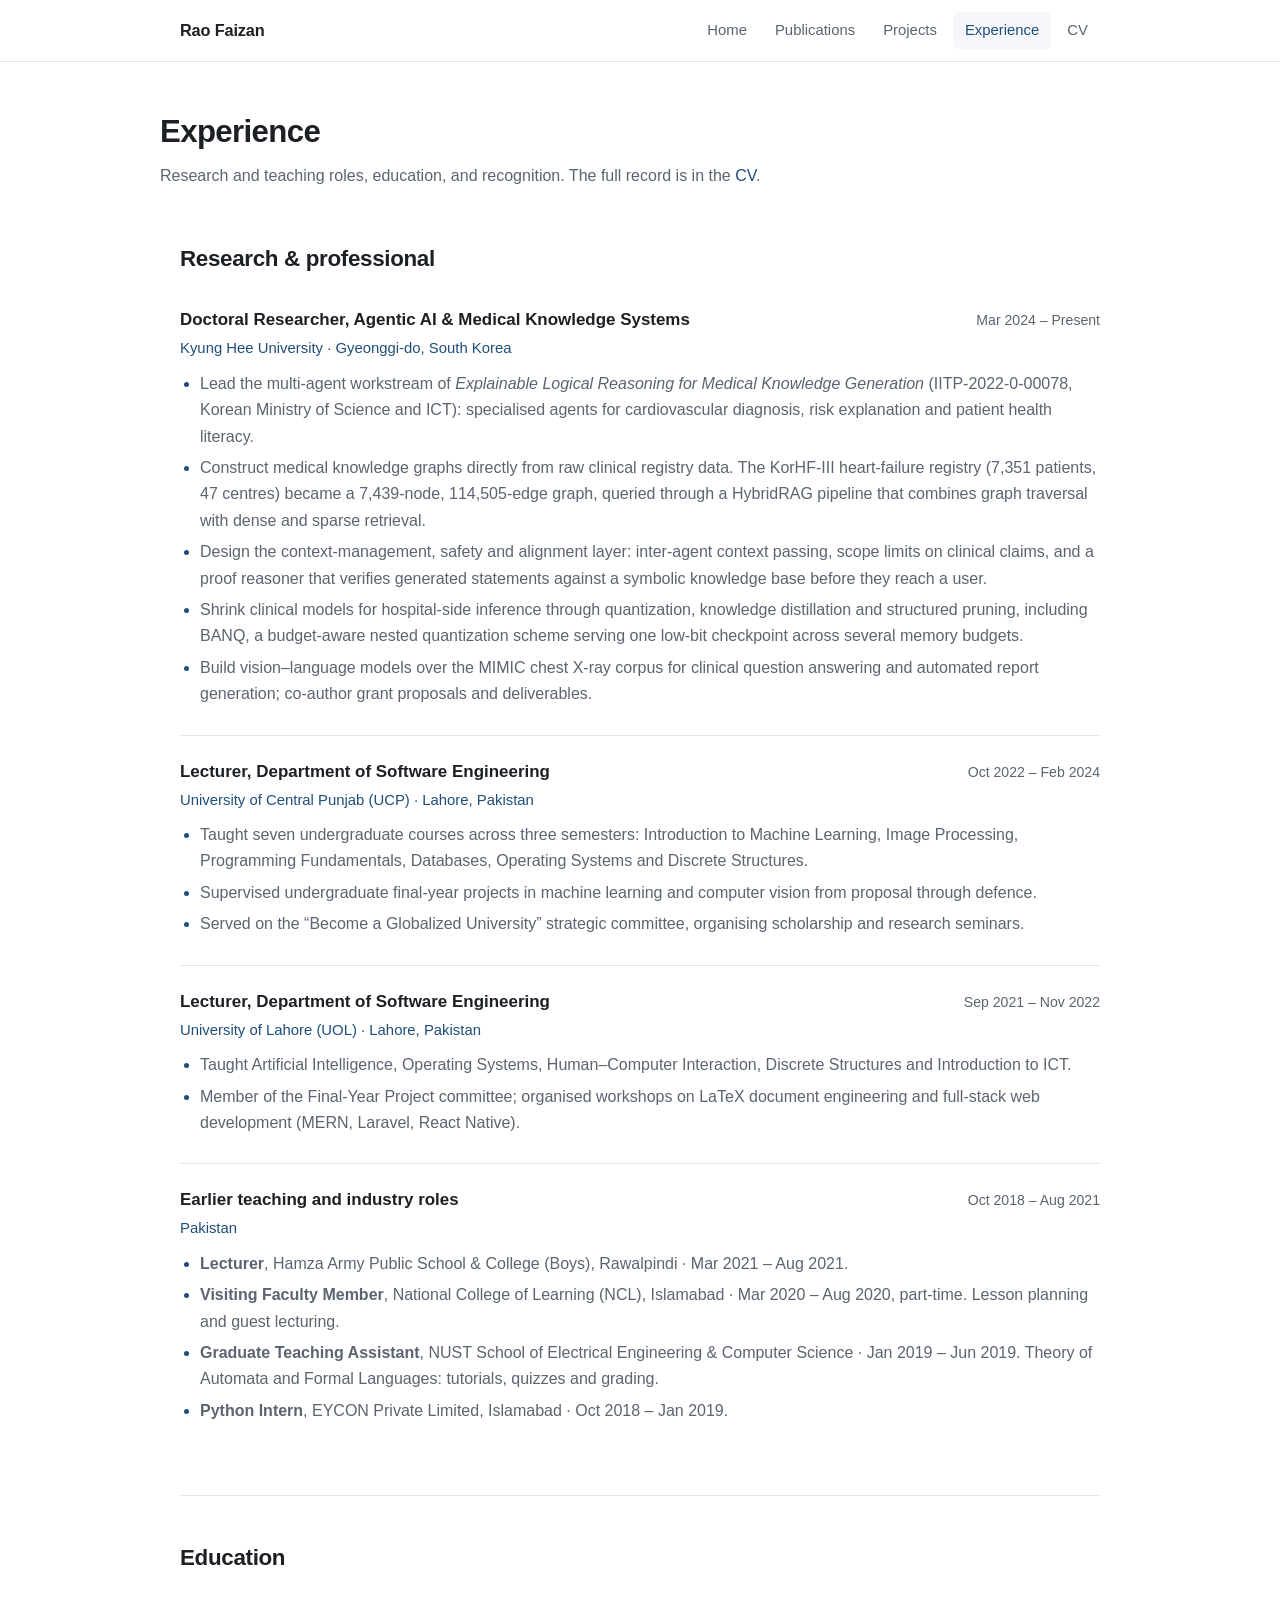
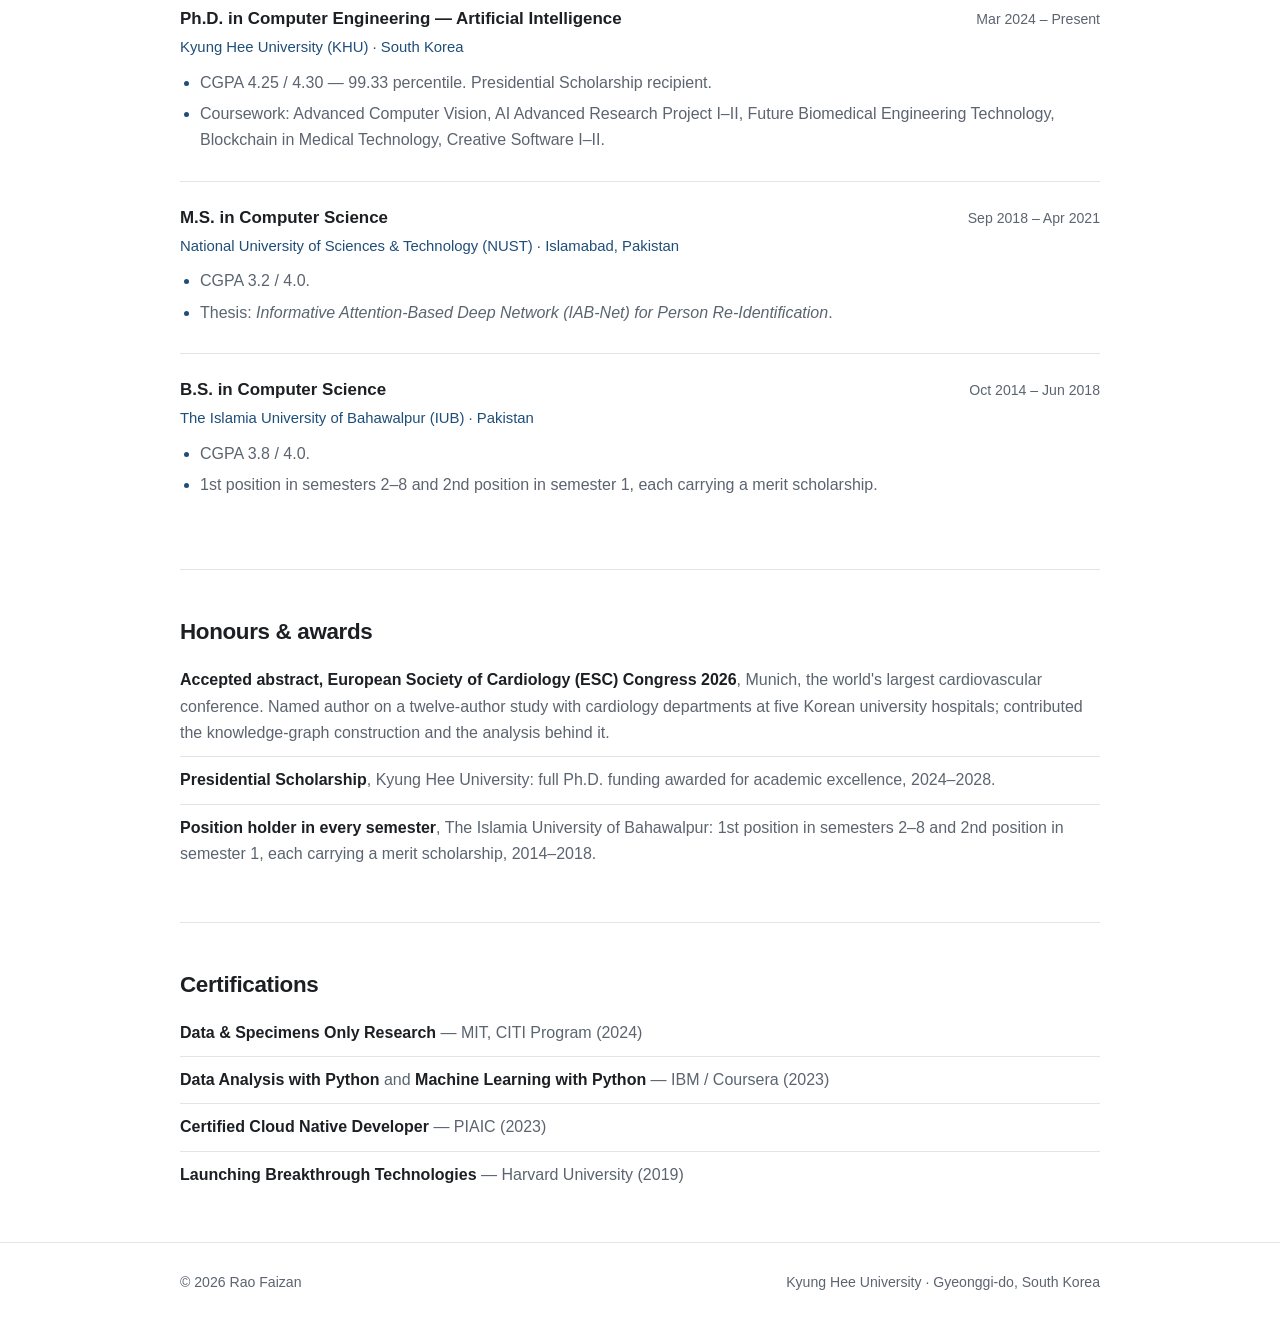
==== commit aebb7753: "Remove the UCP faculty profile link; sharpen the experience meta description Matches the CVs, which " ====
--- a/experience.html
+++ b/experience.html
@@ -4,7 +4,7 @@
 <meta charset="utf-8">
 <meta name="viewport" content="width=device-width, initial-scale=1">
 <title>Experience — Rao Faizan</title>
-<meta name="description" content="Research and teaching experience, education, awards and certifications of Rao Faizan.">
+<meta name="description" content="Research and teaching experience of Rao Faizan: doctoral research on agentic AI and medical knowledge systems at Kyung Hee University, and four years lecturing in Pakistan.">
 <link rel="stylesheet" href="assets/style.css">
 </head>
 <body>
@@ -63,8 +63,7 @@
         <h3>Lecturer, Department of Software Engineering</h3>
         <span class="entry-date">Oct 2022 – Feb 2024</span>
       </div>
-      <p class="entry-org">University of Central Punjab (UCP) · Lahore, Pakistan ·
-        <a href="https://ucp.edu.pk/member/rao-faizan/">faculty profile</a></p>
+      <p class="entry-org">University of Central Punjab (UCP) · Lahore, Pakistan</p>
       <ul>
         <li>Taught seven undergraduate courses across three semesters: Introduction to Machine Learning,
             Image Processing, Programming Fundamentals, Databases, Operating Systems and Discrete
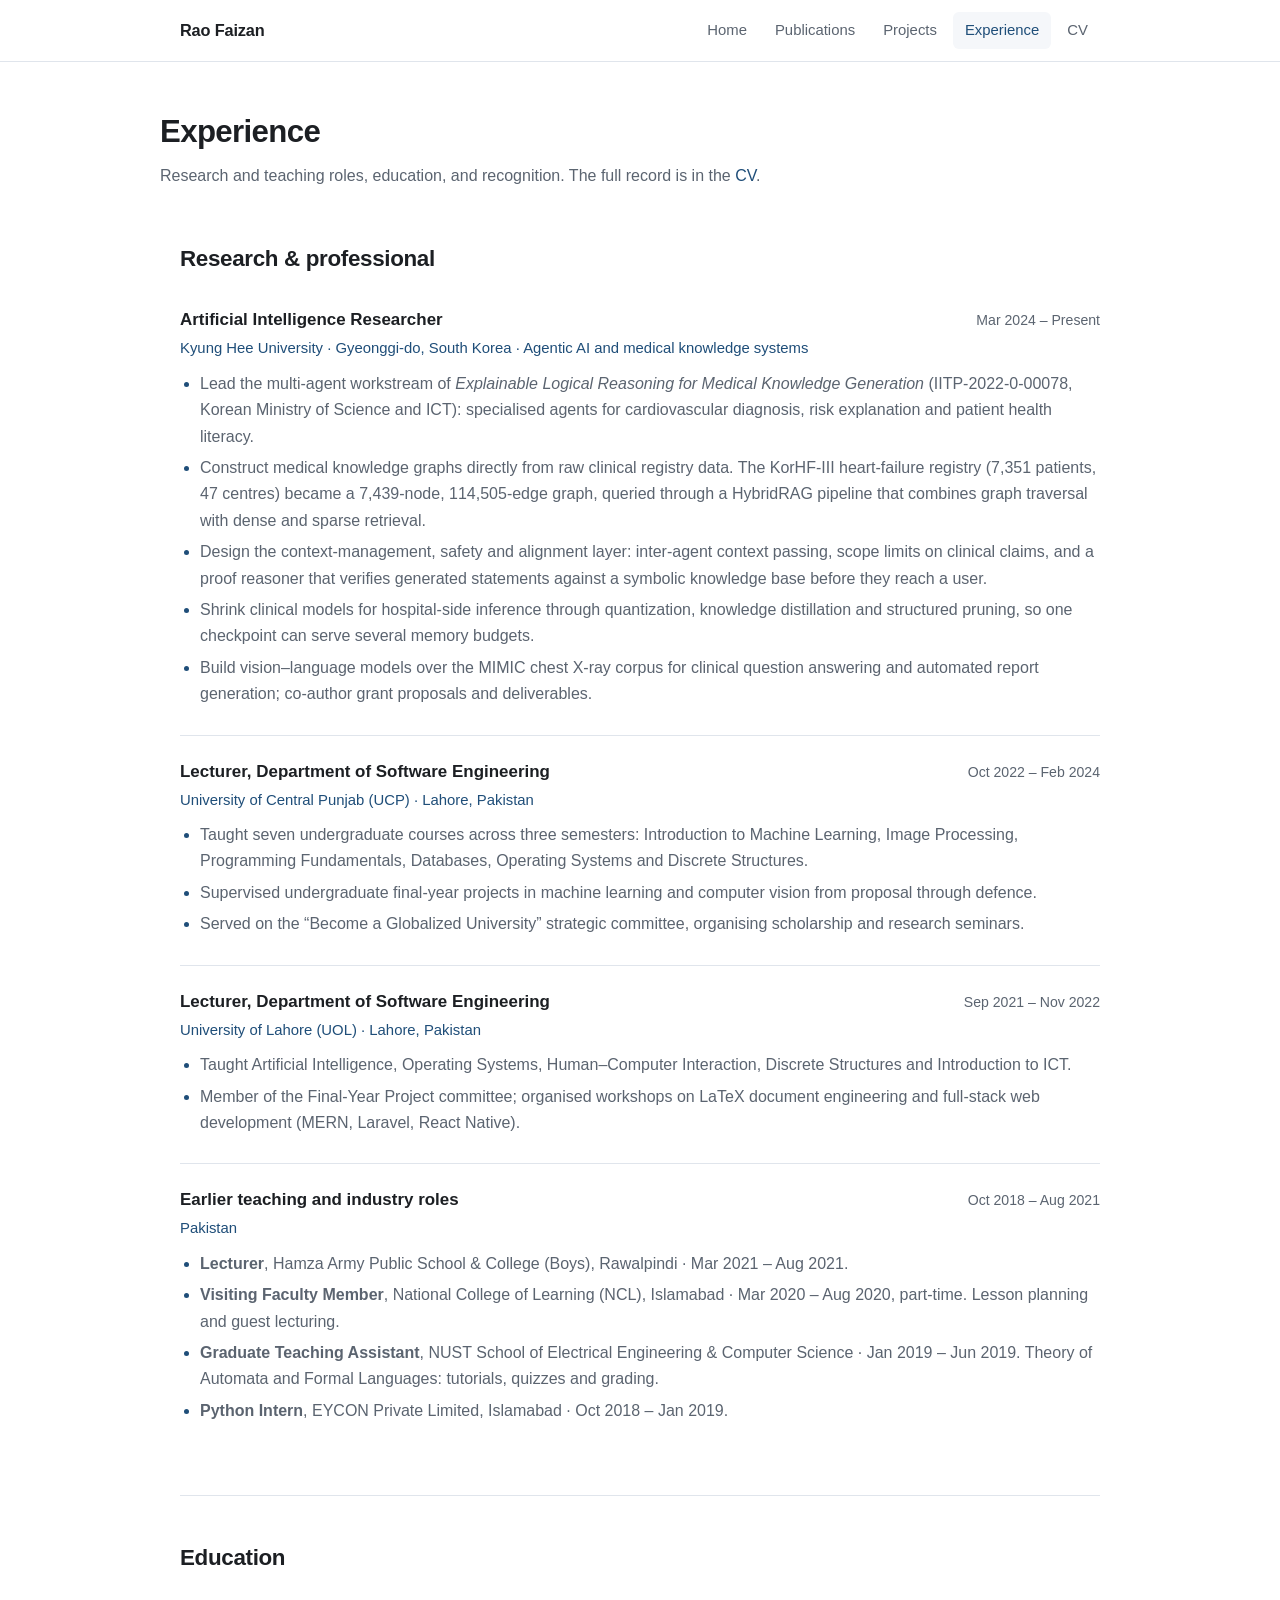
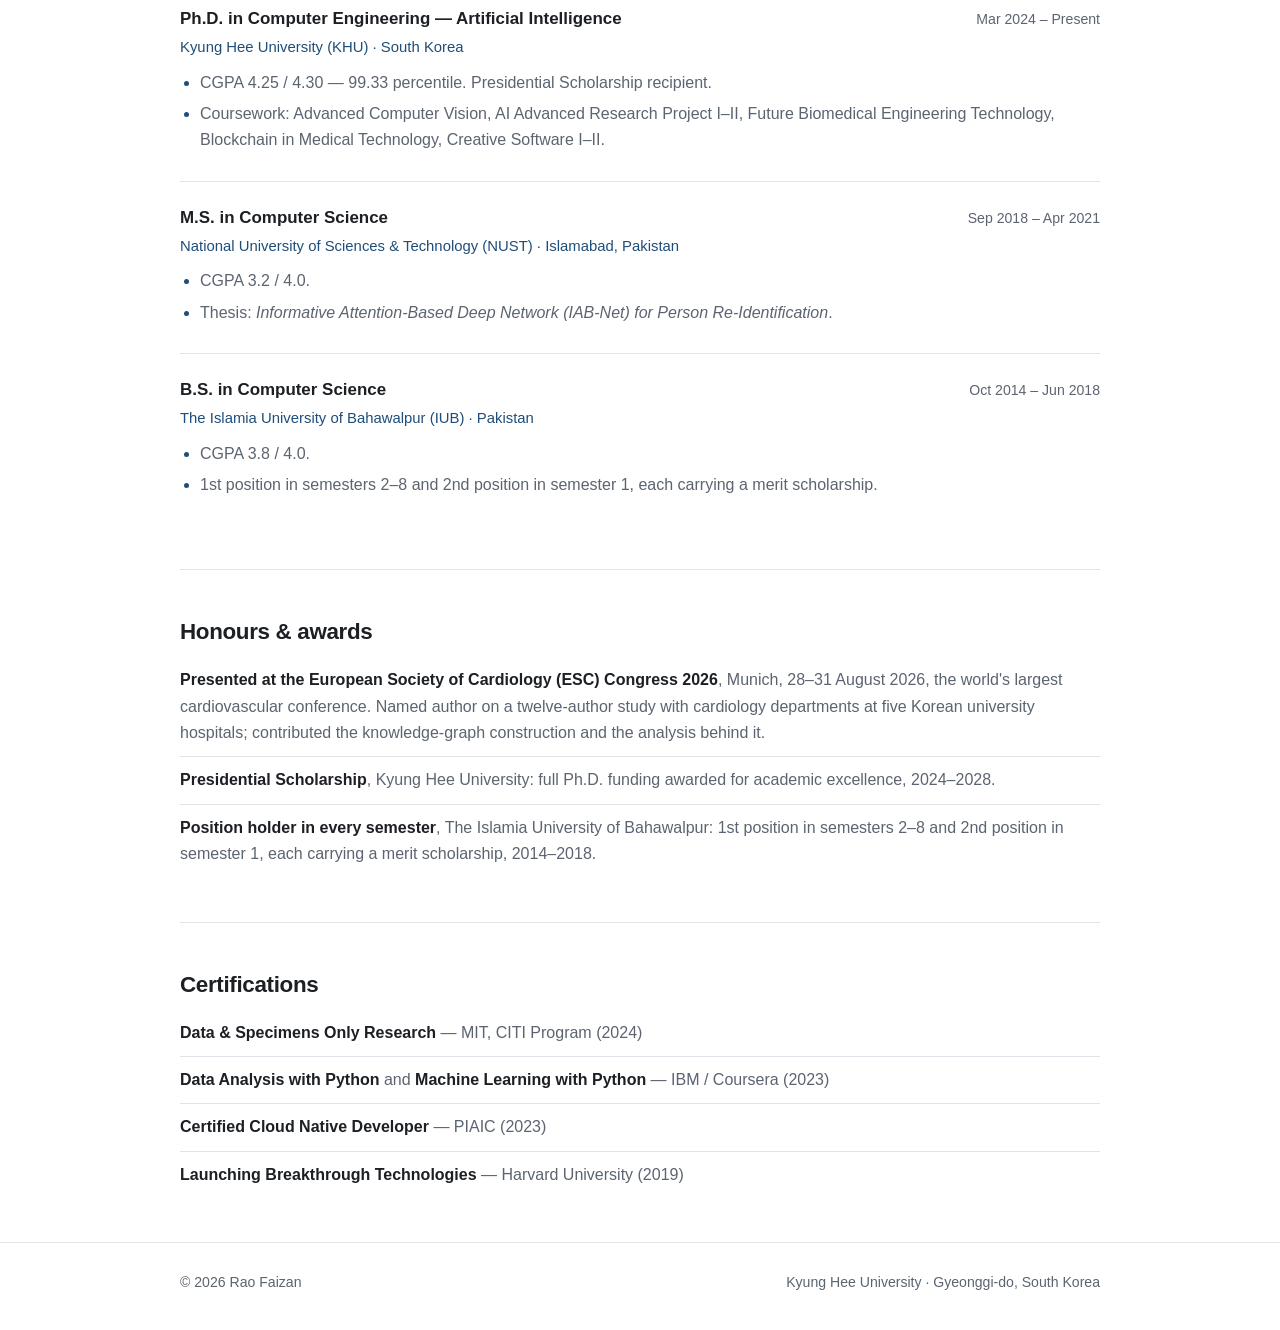
==== commit 7a9f9132: "ESC presented; Artificial Intelligence Researcher; drop BANQ Matches the CV changes. ESC spelled out" ====
--- a/experience.html
+++ b/experience.html
@@ -4,7 +4,7 @@
 <meta charset="utf-8">
 <meta name="viewport" content="width=device-width, initial-scale=1">
 <title>Experience — Rao Faizan</title>
-<meta name="description" content="Research and teaching experience of Rao Faizan: doctoral research on agentic AI and medical knowledge systems at Kyung Hee University, and four years lecturing in Pakistan.">
+<meta name="description" content="Research and teaching experience of Rao Faizan: artificial intelligence research on agentic AI and medical knowledge systems at Kyung Hee University, and four years lecturing in Pakistan.">
 <link rel="stylesheet" href="assets/style.css">
 </head>
 <body>
@@ -35,10 +35,11 @@
 
     <div class="entry">
       <div class="entry-head">
-        <h3>Doctoral Researcher, Agentic AI &amp; Medical Knowledge Systems</h3>
+        <h3>Artificial Intelligence Researcher</h3>
         <span class="entry-date">Mar 2024 – Present</span>
       </div>
-      <p class="entry-org">Kyung Hee University · Gyeonggi-do, South Korea</p>
+      <p class="entry-org">Kyung Hee University · Gyeonggi-do, South Korea · Agentic AI and medical
+        knowledge systems</p>
       <ul>
         <li>Lead the multi-agent workstream of <em>Explainable Logical Reasoning for Medical Knowledge
             Generation</em> (IITP-2022-0-00078, Korean Ministry of Science and ICT): specialised agents
@@ -51,8 +52,8 @@
             scope limits on clinical claims, and a proof reasoner that verifies generated statements
             against a symbolic knowledge base before they reach a user.</li>
         <li>Shrink clinical models for hospital-side inference through quantization, knowledge
-            distillation and structured pruning, including BANQ, a budget-aware nested quantization
-            scheme serving one low-bit checkpoint across several memory budgets.</li>
+            distillation and structured pruning, so one checkpoint can serve several memory
+            budgets.</li>
         <li>Build vision–language models over the MIMIC chest X-ray corpus for clinical question
             answering and automated report generation; co-author grant proposals and deliverables.</li>
       </ul>
@@ -154,8 +155,8 @@
   <section>
     <h2>Honours &amp; awards</h2>
     <ul class="plain">
-      <li><strong>Accepted abstract, European Society of Cardiology (ESC) Congress 2026</strong>,
-          Munich, the world's largest cardiovascular conference. Named author on a twelve-author study
+      <li><strong>Presented at the European Society of Cardiology (ESC) Congress 2026</strong>,
+          Munich, 28–31 August 2026, the world's largest cardiovascular conference. Named author on a twelve-author study
           with cardiology departments at five Korean university hospitals; contributed the
           knowledge-graph construction and the analysis behind it.</li>
       <li><strong>Presidential Scholarship</strong>, Kyung Hee University: full Ph.D. funding awarded
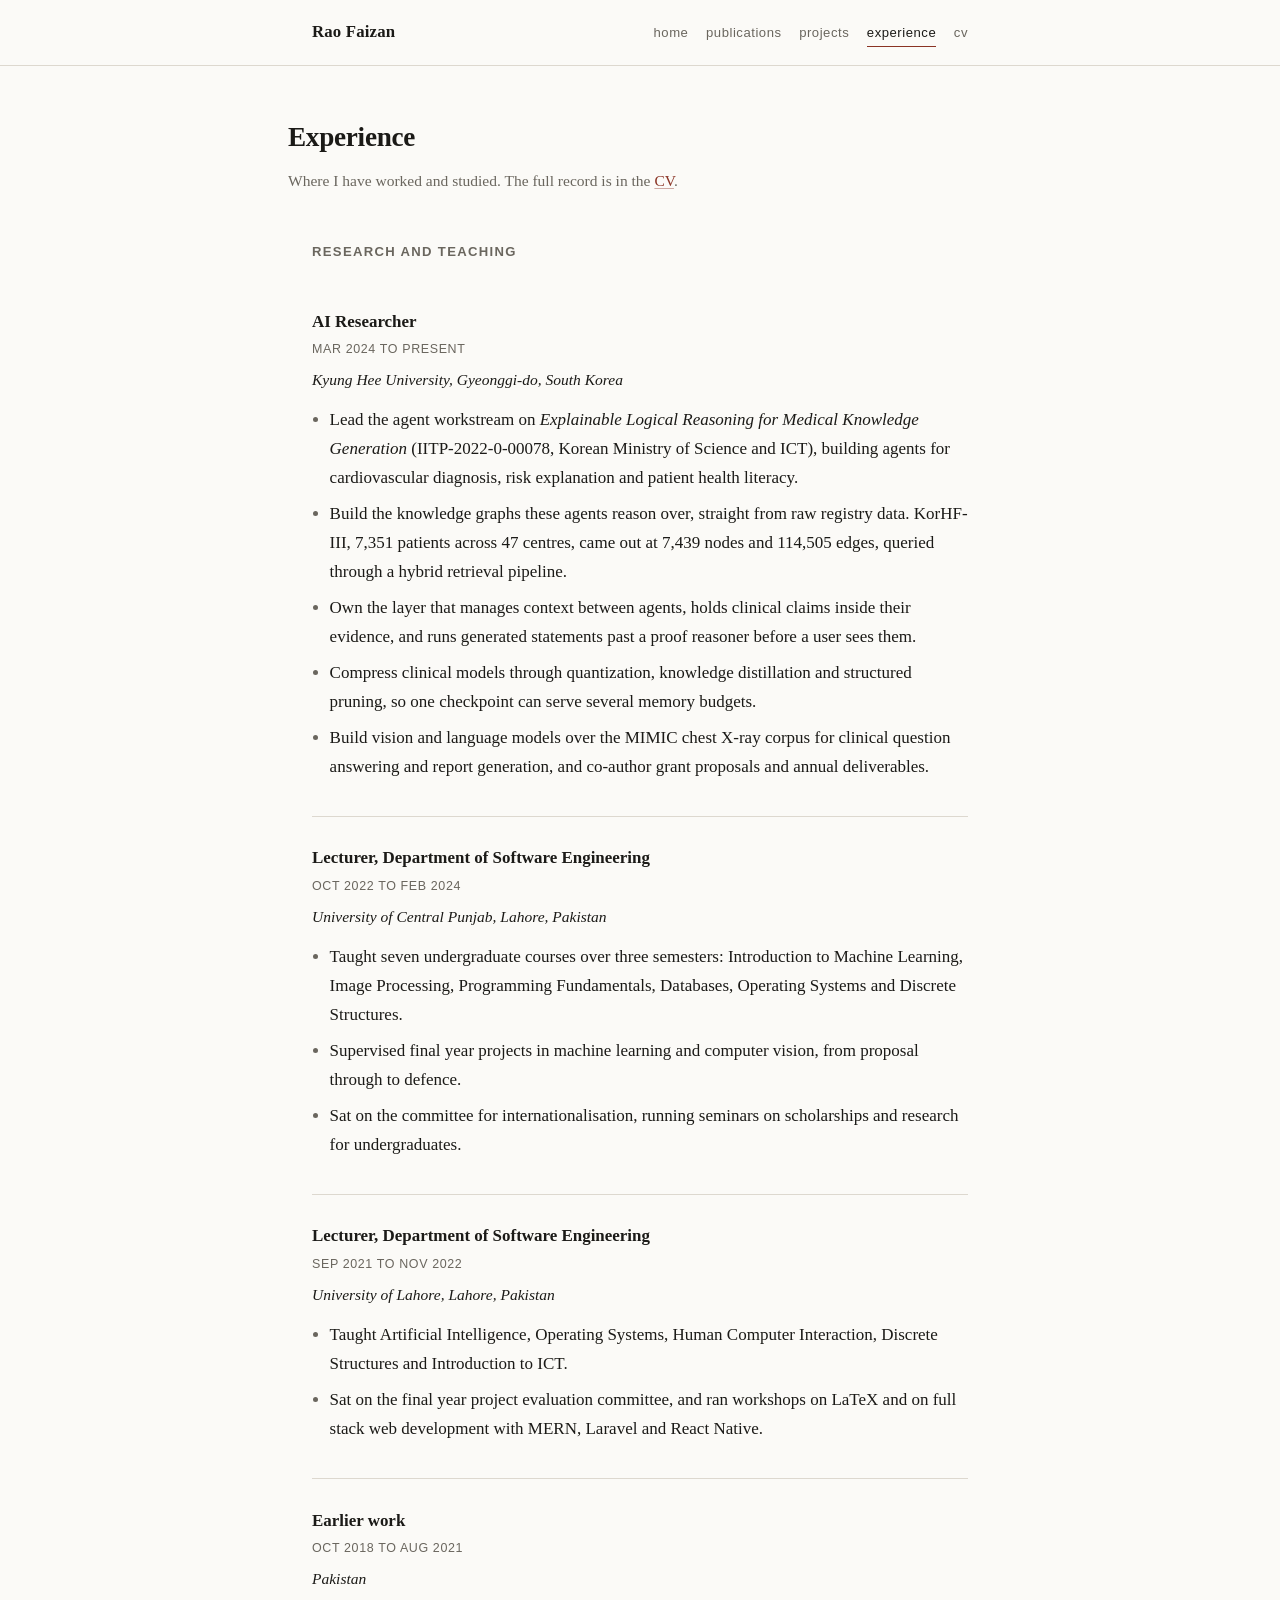
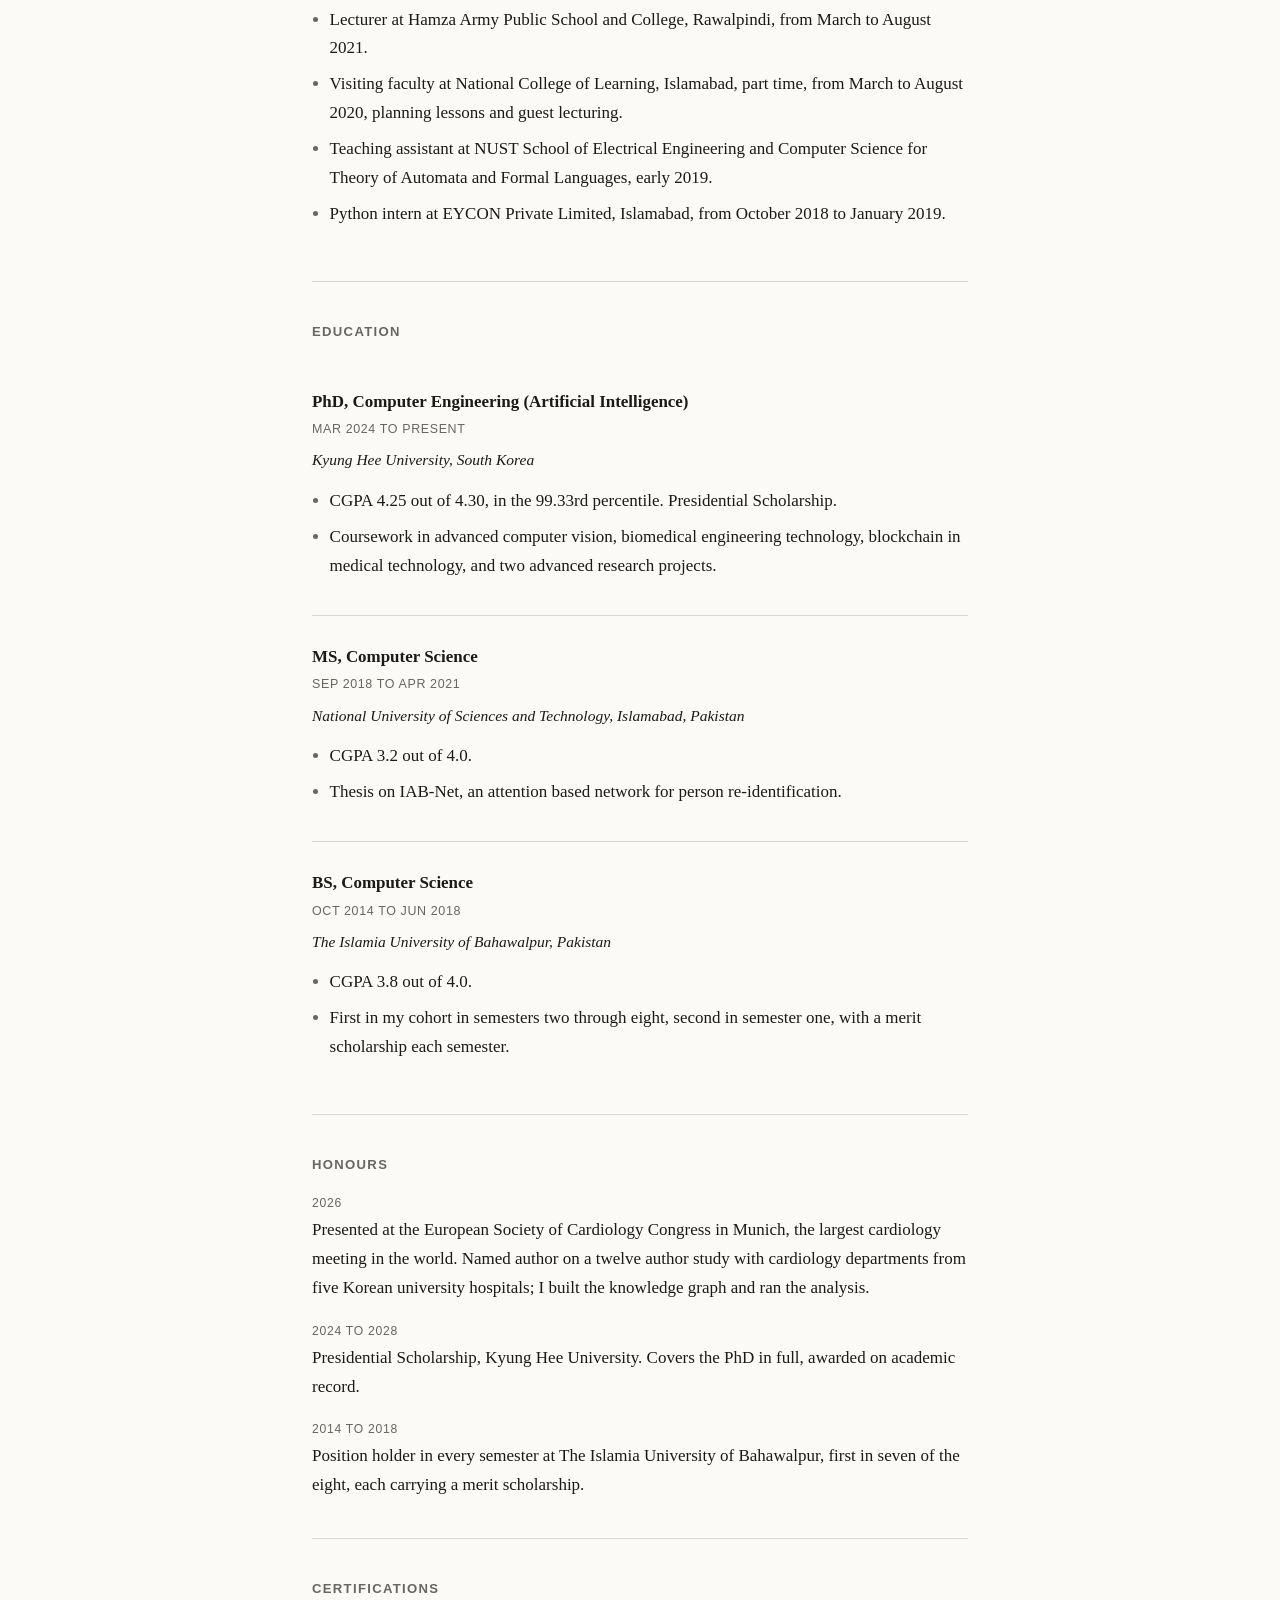
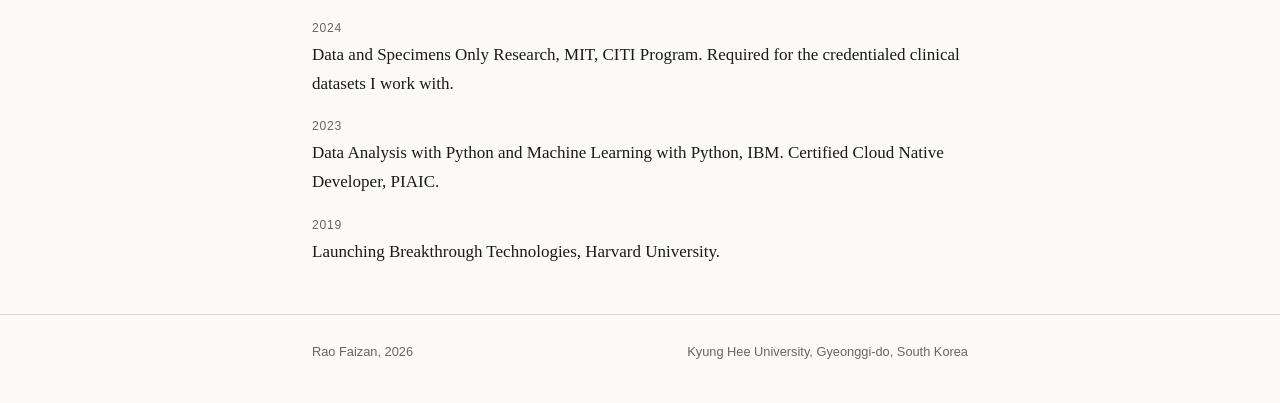
==== commit d60bb0b7: "Rebuild the site to read as a person wrote it The old design had a recognisable signature: a six car" ====
--- a/experience.html
+++ b/experience.html
@@ -3,8 +3,8 @@
 <head>
 <meta charset="utf-8">
 <meta name="viewport" content="width=device-width, initial-scale=1">
-<title>Experience — Rao Faizan</title>
-<meta name="description" content="Research and teaching experience of Rao Faizan: artificial intelligence research on agentic AI and medical knowledge systems at Kyung Hee University, and four years lecturing in Pakistan.">
+<title>Experience, Rao Faizan</title>
+<meta name="description" content="Research and teaching history of Rao Faizan: AI research at Kyung Hee University, three years lecturing in Pakistan, and education at NUST and IUB.">
 <link rel="stylesheet" href="assets/style.css">
 </head>
 <body>
@@ -13,98 +13,96 @@
   <div class="nav-inner">
     <a class="brand" href="index.html">Rao Faizan</a>
     <nav class="nav-links">
-      <a href="index.html">Home</a>
-      <a href="publications.html">Publications</a>
-      <a href="projects.html">Projects</a>
-      <a href="experience.html" class="active">Experience</a>
-      <a href="assets/Rao_Faizan_CV.pdf">CV</a>
+      <a href="index.html">home</a>
+      <a href="publications.html">publications</a>
+      <a href="projects.html">projects</a>
+      <a href="experience.html" class="active">experience</a>
+      <a href="assets/Rao_Faizan_CV.pdf">cv</a>
     </nav>
   </div>
 </header>
 
 <div class="wrap page-head">
   <h1>Experience</h1>
-  <p>Research and teaching roles, education, and recognition.
-     The full record is in the <a href="assets/Rao_Faizan_CV.pdf">CV</a>.</p>
+  <p>Where I have worked and studied. The full record is in the
+     <a href="assets/Rao_Faizan_CV.pdf">CV</a>.</p>
 </div>
 
 <main class="wrap">
 
   <section>
-    <h2>Research &amp; professional</h2>
+    <h2>Research and teaching</h2>
 
     <div class="entry">
       <div class="entry-head">
-        <h3>Artificial Intelligence Researcher</h3>
-        <span class="entry-date">Mar 2024 – Present</span>
+        <h3>AI Researcher</h3>
+        <span class="entry-date">Mar 2024 to present</span>
       </div>
-      <p class="entry-org">Kyung Hee University · Gyeonggi-do, South Korea · Agentic AI and medical
-        knowledge systems</p>
+      <p class="entry-org">Kyung Hee University, Gyeonggi-do, South Korea</p>
       <ul>
-        <li>Lead the multi-agent workstream of <em>Explainable Logical Reasoning for Medical Knowledge
-            Generation</em> (IITP-2022-0-00078, Korean Ministry of Science and ICT): specialised agents
-            for cardiovascular diagnosis, risk explanation and patient health literacy.</li>
-        <li>Construct medical knowledge graphs directly from raw clinical registry data. The KorHF-III
-            heart-failure registry (7,351 patients, 47 centres) became a 7,439-node, 114,505-edge
-            graph, queried through a HybridRAG pipeline that combines graph traversal with dense and
-            sparse retrieval.</li>
-        <li>Design the context-management, safety and alignment layer: inter-agent context passing,
-            scope limits on clinical claims, and a proof reasoner that verifies generated statements
-            against a symbolic knowledge base before they reach a user.</li>
-        <li>Shrink clinical models for hospital-side inference through quantization, knowledge
-            distillation and structured pruning, so one checkpoint can serve several memory
-            budgets.</li>
-        <li>Build vision–language models over the MIMIC chest X-ray corpus for clinical question
-            answering and automated report generation; co-author grant proposals and deliverables.</li>
+        <li>Lead the agent workstream on <em>Explainable Logical Reasoning for Medical Knowledge
+            Generation</em> (IITP-2022-0-00078, Korean Ministry of Science and ICT), building
+            agents for cardiovascular diagnosis, risk explanation and patient health literacy.</li>
+        <li>Build the knowledge graphs these agents reason over, straight from raw registry data.
+            KorHF-III, 7,351 patients across 47 centres, came out at 7,439 nodes and 114,505
+            edges, queried through a hybrid retrieval pipeline.</li>
+        <li>Own the layer that manages context between agents, holds clinical claims inside their
+            evidence, and runs generated statements past a proof reasoner before a user sees
+            them.</li>
+        <li>Compress clinical models through quantization, knowledge distillation and structured
+            pruning, so one checkpoint can serve several memory budgets.</li>
+        <li>Build vision and language models over the MIMIC chest X-ray corpus for clinical
+            question answering and report generation, and co-author grant proposals and annual
+            deliverables.</li>
       </ul>
     </div>
 
     <div class="entry">
       <div class="entry-head">
         <h3>Lecturer, Department of Software Engineering</h3>
-        <span class="entry-date">Oct 2022 – Feb 2024</span>
+        <span class="entry-date">Oct 2022 to Feb 2024</span>
       </div>
-      <p class="entry-org">University of Central Punjab (UCP) · Lahore, Pakistan</p>
+      <p class="entry-org">University of Central Punjab, Lahore, Pakistan</p>
       <ul>
-        <li>Taught seven undergraduate courses across three semesters: Introduction to Machine Learning,
-            Image Processing, Programming Fundamentals, Databases, Operating Systems and Discrete
-            Structures.</li>
-        <li>Supervised undergraduate final-year projects in machine learning and computer vision from
-            proposal through defence.</li>
-        <li>Served on the “Become a Globalized University” strategic committee, organising scholarship
-            and research seminars.</li>
+        <li>Taught seven undergraduate courses over three semesters: Introduction to Machine
+            Learning, Image Processing, Programming Fundamentals, Databases, Operating Systems
+            and Discrete Structures.</li>
+        <li>Supervised final year projects in machine learning and computer vision, from proposal
+            through to defence.</li>
+        <li>Sat on the committee for internationalisation, running seminars on scholarships and
+            research for undergraduates.</li>
       </ul>
     </div>
 
     <div class="entry">
       <div class="entry-head">
         <h3>Lecturer, Department of Software Engineering</h3>
-        <span class="entry-date">Sep 2021 – Nov 2022</span>
+        <span class="entry-date">Sep 2021 to Nov 2022</span>
       </div>
-      <p class="entry-org">University of Lahore (UOL) · Lahore, Pakistan</p>
+      <p class="entry-org">University of Lahore, Lahore, Pakistan</p>
       <ul>
-        <li>Taught Artificial Intelligence, Operating Systems, Human–Computer Interaction, Discrete
-            Structures and Introduction to ICT.</li>
-        <li>Member of the Final-Year Project committee; organised workshops on LaTeX document
-            engineering and full-stack web development (MERN, Laravel, React Native).</li>
+        <li>Taught Artificial Intelligence, Operating Systems, Human Computer Interaction,
+            Discrete Structures and Introduction to ICT.</li>
+        <li>Sat on the final year project evaluation committee, and ran workshops on LaTeX and on
+            full stack web development with MERN, Laravel and React Native.</li>
       </ul>
     </div>
 
     <div class="entry">
       <div class="entry-head">
-        <h3>Earlier teaching and industry roles</h3>
-        <span class="entry-date">Oct 2018 – Aug 2021</span>
+        <h3>Earlier work</h3>
+        <span class="entry-date">Oct 2018 to Aug 2021</span>
       </div>
       <p class="entry-org">Pakistan</p>
       <ul>
-        <li><strong>Lecturer</strong>, Hamza Army Public School &amp; College (Boys), Rawalpindi
-            · Mar 2021 – Aug 2021.</li>
-        <li><strong>Visiting Faculty Member</strong>, National College of Learning (NCL), Islamabad
-            · Mar 2020 – Aug 2020, part-time. Lesson planning and guest lecturing.</li>
-        <li><strong>Graduate Teaching Assistant</strong>, NUST School of Electrical Engineering &amp;
-            Computer Science · Jan 2019 – Jun 2019. Theory of Automata and Formal Languages:
-            tutorials, quizzes and grading.</li>
-        <li><strong>Python Intern</strong>, EYCON Private Limited, Islamabad · Oct 2018 – Jan 2019.</li>
+        <li>Lecturer at Hamza Army Public School and College, Rawalpindi, from March to August
+            2021.</li>
+        <li>Visiting faculty at National College of Learning, Islamabad, part time, from March to
+            August 2020, planning lessons and guest lecturing.</li>
+        <li>Teaching assistant at NUST School of Electrical Engineering and Computer Science for
+            Theory of Automata and Formal Languages, early 2019.</li>
+        <li>Python intern at EYCON Private Limited, Islamabad, from October 2018 to January
+            2019.</li>
       </ul>
     </div>
   </section>
@@ -114,76 +112,84 @@
 
     <div class="entry">
       <div class="entry-head">
-        <h3>Ph.D. in Computer Engineering — Artificial Intelligence</h3>
-        <span class="entry-date">Mar 2024 – Present</span>
+        <h3>PhD, Computer Engineering (Artificial Intelligence)</h3>
+        <span class="entry-date">Mar 2024 to present</span>
       </div>
-      <p class="entry-org">Kyung Hee University (KHU) · South Korea</p>
+      <p class="entry-org">Kyung Hee University, South Korea</p>
       <ul>
-        <li>CGPA 4.25 / 4.30 — 99.33 percentile. Presidential Scholarship recipient.</li>
-        <li>Coursework: Advanced Computer Vision, AI Advanced Research Project I–II, Future Biomedical
-            Engineering Technology, Blockchain in Medical Technology, Creative Software I–II.</li>
+        <li>CGPA 4.25 out of 4.30, in the 99.33rd percentile. Presidential Scholarship.</li>
+        <li>Coursework in advanced computer vision, biomedical engineering technology, blockchain
+            in medical technology, and two advanced research projects.</li>
       </ul>
     </div>
 
     <div class="entry">
       <div class="entry-head">
-        <h3>M.S. in Computer Science</h3>
-        <span class="entry-date">Sep 2018 – Apr 2021</span>
+        <h3>MS, Computer Science</h3>
+        <span class="entry-date">Sep 2018 to Apr 2021</span>
       </div>
-      <p class="entry-org">National University of Sciences &amp; Technology (NUST) · Islamabad, Pakistan</p>
+      <p class="entry-org">National University of Sciences and Technology, Islamabad, Pakistan</p>
       <ul>
-        <li>CGPA 3.2 / 4.0.</li>
-        <li>Thesis: <em>Informative Attention-Based Deep Network (IAB-Net) for Person
-            Re-Identification</em>.</li>
+        <li>CGPA 3.2 out of 4.0.</li>
+        <li>Thesis on IAB-Net, an attention based network for person re-identification.</li>
       </ul>
     </div>
 
     <div class="entry">
       <div class="entry-head">
-        <h3>B.S. in Computer Science</h3>
-        <span class="entry-date">Oct 2014 – Jun 2018</span>
+        <h3>BS, Computer Science</h3>
+        <span class="entry-date">Oct 2014 to Jun 2018</span>
       </div>
-      <p class="entry-org">The Islamia University of Bahawalpur (IUB) · Pakistan</p>
+      <p class="entry-org">The Islamia University of Bahawalpur, Pakistan</p>
       <ul>
-        <li>CGPA 3.8 / 4.0.</li>
-        <li>1st position in semesters 2–8 and 2nd position in semester 1, each carrying a merit
-            scholarship.</li>
+        <li>CGPA 3.8 out of 4.0.</li>
+        <li>First in my cohort in semesters two through eight, second in semester one, with a
+            merit scholarship each semester.</li>
       </ul>
     </div>
   </section>
 
   <section>
-    <h2>Honours &amp; awards</h2>
-    <ul class="plain">
-      <li><strong>Presented at the European Society of Cardiology (ESC) Congress 2026</strong>,
-          Munich, 28–31 August 2026, the world's largest cardiovascular conference. Named author on a twelve-author study
-          with cardiology departments at five Korean university hospitals; contributed the
-          knowledge-graph construction and the analysis behind it.</li>
-      <li><strong>Presidential Scholarship</strong>, Kyung Hee University: full Ph.D. funding awarded
-          for academic excellence, 2024–2028.</li>
-      <li><strong>Position holder in every semester</strong>, The Islamia University of Bahawalpur:
-          1st position in semesters 2–8 and 2nd position in semester 1, each carrying a merit
-          scholarship, 2014–2018.</li>
-    </ul>
+    <h2>Honours</h2>
+    <dl class="facts">
+      <dt>2026</dt>
+      <dd>Presented at the European Society of Cardiology Congress in Munich, the largest
+          cardiology meeting in the world. Named author on a twelve author study with cardiology
+          departments from five Korean university hospitals; I built the knowledge graph and ran
+          the analysis.</dd>
+
+      <dt>2024 to 2028</dt>
+      <dd>Presidential Scholarship, Kyung Hee University. Covers the PhD in full, awarded on
+          academic record.</dd>
+
+      <dt>2014 to 2018</dt>
+      <dd>Position holder in every semester at The Islamia University of Bahawalpur, first in
+          seven of the eight, each carrying a merit scholarship.</dd>
+    </dl>
   </section>
 
   <section>
     <h2>Certifications</h2>
-    <ul class="plain">
-      <li><strong>Data &amp; Specimens Only Research</strong> — MIT, CITI Program (2024)</li>
-      <li><strong>Data Analysis with Python</strong> and <strong>Machine Learning with Python</strong>
-          — IBM / Coursera (2023)</li>
-      <li><strong>Certified Cloud Native Developer</strong> — PIAIC (2023)</li>
-      <li><strong>Launching Breakthrough Technologies</strong> — Harvard University (2019)</li>
-    </ul>
+    <dl class="facts">
+      <dt>2024</dt>
+      <dd>Data and Specimens Only Research, MIT, CITI Program. Required for the credentialed
+          clinical datasets I work with.</dd>
+
+      <dt>2023</dt>
+      <dd>Data Analysis with Python and Machine Learning with Python, IBM. Certified Cloud Native
+          Developer, PIAIC.</dd>
+
+      <dt>2019</dt>
+      <dd>Launching Breakthrough Technologies, Harvard University.</dd>
+    </dl>
   </section>
 
 </main>
 
 <footer>
   <div class="wrap">
-    <span>© 2026 Rao Faizan</span>
-    <span>Kyung Hee University · Gyeonggi-do, South Korea</span>
+    <span>Rao Faizan, 2026</span>
+    <span>Kyung Hee University, Gyeonggi-do, South Korea</span>
   </div>
 </footer>
 
--- a/assets/style.css
+++ b/assets/style.css
@@ -1,197 +1,183 @@
 /* =========================================================
-   Rao Faizan — personal site
-   Single hand-written stylesheet. No framework, no build step.
-   Palette lives in the custom properties below; change once,
-   applies everywhere.
+   Rao Faizan, personal site.
+   One hand-written stylesheet. No framework, no build step,
+   no web fonts, no CDN. Everything below is deliberate.
+
+   Design notes, so future edits do not undo the intent:
+   - Serif body text on warm paper. The system sans stack is
+     used only for dates and small labels, as contrast.
+   - No cards, no pill buttons, no tag chips, no drop shadows,
+     no stat tiles. Hairline rules and whitespace do the work.
+   - One accent colour, a dark red, used only for links.
+   - Narrow measure (about 68 characters) because this is a
+     page to read, not a dashboard to scan.
    ========================================================= */
 
 :root {
-  --accent:        #1f4e79;
-  --accent-soft:   #2f6fa8;
-  --bg:            #ffffff;
-  --bg-alt:        #f5f7fa;
-  --card:          #ffffff;
-  --text:          #1c1f23;
-  --text-muted:    #5b6470;
-  --border:        #e0e5ec;
-  --shadow:        0 1px 2px rgba(16, 24, 40, .05), 0 4px 12px rgba(16, 24, 40, .05);
-  --radius:        10px;
-  --maxw:          960px;
+  --bg:        #fbfaf7;
+  --bg-alt:    #f3f1ec;
+  --text:      #1b1a17;
+  --muted:     #6a665e;
+  --accent:    #8a3324;
+  --rule:      #ddd8cf;
+  --maxw:      44rem;
 }
 
 @media (prefers-color-scheme: dark) {
   :root {
-    --accent:      #7db3e0;
-    --accent-soft: #a8cdec;
-    --bg:          #14181d;
-    --bg-alt:      #1a1f26;
-    --card:        #1c222a;
-    --text:        #e6eaef;
-    --text-muted:  #9aa5b3;
-    --border:      #2b333d;
-    --shadow:      0 1px 2px rgba(0, 0, 0, .4), 0 4px 14px rgba(0, 0, 0, .3);
+    --bg:      #171613;
+    --bg-alt:  #1f1e1a;
+    --text:    #e9e5db;
+    --muted:   #9c968a;
+    --accent:  #d98b6a;
+    --rule:    #322f29;
   }
 }
 
 *, *::before, *::after { box-sizing: border-box; }
 
+html { -webkit-text-size-adjust: 100%; }
+
 body {
   margin: 0;
-  font-family: -apple-system, BlinkMacSystemFont, "Segoe UI", Roboto,
-               "Helvetica Neue", Arial, sans-serif;
-  font-size: 16px;
-  line-height: 1.65;
+  font-family: Charter, "Bitstream Charter", "Sitka Text", Cambria, Georgia,
+               "Times New Roman", serif;
+  font-size: 1.0625rem;
+  line-height: 1.7;
   color: var(--text);
   background: var(--bg);
   -webkit-font-smoothing: antialiased;
+  text-rendering: optimizeLegibility;
 }
 
-.wrap { max-width: var(--maxw); margin: 0 auto; padding: 0 20px; }
+.wrap { max-width: var(--maxw); margin: 0 auto; padding: 0 1.5rem; }
 
-a { color: var(--accent); text-decoration: none; }
-a:hover { text-decoration: underline; }
+a { color: var(--accent); text-decoration: underline; text-underline-offset: .15em;
+    text-decoration-thickness: .06em; text-decoration-color: color-mix(in srgb, var(--accent) 40%, transparent); }
+a:hover { text-decoration-color: var(--accent); }
 
-/* ---------------- navigation ---------------- */
-header.nav {
-  position: sticky; top: 0; z-index: 50;
-  background: color-mix(in srgb, var(--bg) 88%, transparent);
-  backdrop-filter: saturate(180%) blur(10px);
-  border-bottom: 1px solid var(--border);
+/* ---------------- masthead ---------------- */
+.nav { border-bottom: 1px solid var(--rule); background: var(--bg); }
+.nav-inner {
+  max-width: var(--maxw); margin: 0 auto; padding: 1.1rem 1.5rem;
+  display: flex; align-items: baseline; justify-content: space-between;
+  gap: 1rem; flex-wrap: wrap;
 }
-.nav-inner {
-  max-width: var(--maxw); margin: 0 auto; padding: 12px 20px;
-  display: flex; align-items: center; justify-content: space-between;
-  gap: 16px; flex-wrap: wrap;
+.brand { font-weight: 600; font-size: 1.05rem; color: var(--text); text-decoration: none;
+         letter-spacing: .01em; }
+.brand:hover { color: var(--accent); }
+.nav-links { display: flex; gap: 1.1rem; flex-wrap: wrap;
+  font-family: -apple-system, "Segoe UI", Roboto, sans-serif;
+  font-size: .82rem; letter-spacing: .04em; text-transform: lowercase; }
+.nav-links a { color: var(--muted); text-decoration: none; padding-bottom: 2px; }
+.nav-links a:hover { color: var(--accent); }
+.nav-links a.active { color: var(--text); border-bottom: 1px solid var(--accent); }
+
+/* ---------------- opening block ---------------- */
+.intro { padding: 3.5rem 0 2.5rem; }
+.intro img {
+  width: 104px; height: 104px; object-fit: cover; object-position: top center;
+  border-radius: 2px; float: right; margin: .3rem 0 1.25rem 1.75rem;
+  filter: grayscale(100%) contrast(1.05);
 }
-.brand { font-weight: 700; font-size: 1.02rem; color: var(--text); letter-spacing: -.01em; }
-.brand:hover { text-decoration: none; color: var(--accent); }
-.nav-links { display: flex; gap: 4px; flex-wrap: wrap; }
-.nav-links a {
-  padding: 6px 12px; border-radius: 6px; font-size: .93rem;
-  color: var(--text-muted); font-weight: 500;
+@media (prefers-color-scheme: dark) { .intro img { filter: grayscale(100%) brightness(.9); } }
+.intro h1 { margin: 0 0 .1rem; font-size: 2rem; font-weight: 600; letter-spacing: -.01em;
+            line-height: 1.15; }
+.intro .role {
+  margin: 0 0 1.5rem; color: var(--muted);
+  font-family: -apple-system, "Segoe UI", Roboto, sans-serif;
+  font-size: .82rem; letter-spacing: .06em; text-transform: uppercase;
 }
-.nav-links a:hover { background: var(--bg-alt); color: var(--accent); text-decoration: none; }
-.nav-links a.active { color: var(--accent); background: var(--bg-alt); }
+.intro p { margin: 0 0 1.1rem; }
+.intro p:last-of-type { margin-bottom: 1.6rem; }
 
-/* ---------------- hero ---------------- */
-.hero { padding: 56px 0 40px; border-bottom: 1px solid var(--border); }
-.hero-grid {
-  display: grid; grid-template-columns: 168px 1fr; gap: 34px; align-items: center;
+/* inline link row, plain text separated by rules */
+.elsewhere {
+  font-family: -apple-system, "Segoe UI", Roboto, sans-serif;
+  font-size: .85rem; color: var(--muted); clear: both;
 }
-.hero img {
-  width: 168px; height: 168px; object-fit: cover; object-position: top center;
-  border-radius: 50%; border: 3px solid var(--border); box-shadow: var(--shadow);
-}
-.hero h1 { margin: 0 0 4px; font-size: 2.1rem; letter-spacing: -.02em; line-height: 1.2; }
-.hero .role { margin: 0 0 14px; color: var(--accent); font-weight: 600; font-size: 1.02rem; }
-.hero p.bio { margin: 0 0 18px; color: var(--text-muted); max-width: 62ch; }
-
-.links { display: flex; flex-wrap: wrap; gap: 8px; }
-.links a {
-  display: inline-block; padding: 7px 14px; font-size: .9rem; font-weight: 500;
-  border: 1px solid var(--border); border-radius: 999px; background: var(--card);
-  color: var(--text-muted); transition: border-color .15s, color .15s;
-}
-.links a:hover { border-color: var(--accent); color: var(--accent); text-decoration: none; }
-.links a.primary {
-  background: var(--accent); border-color: var(--accent); color: #fff;
-}
-@media (prefers-color-scheme: dark) { .links a.primary { color: #0f1418; } }
-.links a.primary:hover { background: var(--accent-soft); border-color: var(--accent-soft); }
+.elsewhere a { margin-right: .9rem; white-space: nowrap; }
 
 /* ---------------- sections ---------------- */
-section { padding: 44px 0; border-bottom: 1px solid var(--border); }
-section:last-of-type { border-bottom: none; }
+main { padding-bottom: 1rem; }
+section { padding: 2.4rem 0 0; }
+section + section { border-top: 1px solid var(--rule); margin-top: 2.4rem; }
+
 h2 {
-  margin: 0 0 6px; font-size: 1.4rem; letter-spacing: -.015em;
+  margin: 0 0 1.1rem; font-size: .82rem; font-weight: 600;
+  font-family: -apple-system, "Segoe UI", Roboto, sans-serif;
+  letter-spacing: .1em; text-transform: uppercase; color: var(--muted);
 }
-.section-lede { margin: 0 0 24px; color: var(--text-muted); max-width: 68ch; }
+h3 { margin: 1.9rem 0 .35rem; font-size: 1.08rem; font-weight: 600; }
+h3:first-of-type { margin-top: 0; }
+p { margin: 0 0 1.05rem; }
+p:last-child { margin-bottom: 0; }
 
-.page-head { padding: 44px 0 8px; }
-.page-head h1 { margin: 0 0 6px; font-size: 1.95rem; letter-spacing: -.02em; }
-.page-head p { margin: 0; color: var(--text-muted); max-width: 68ch; }
+.page-head { padding: 3rem 0 .5rem; }
+.page-head h1 { margin: 0 0 .5rem; font-size: 1.7rem; font-weight: 600; letter-spacing: -.01em; }
+.page-head p { color: var(--muted); font-size: .97rem; }
 
-/* ---------------- cards ---------------- */
-.cards { display: grid; gap: 16px; grid-template-columns: repeat(auto-fit, minmax(260px, 1fr)); }
-.card {
-  background: var(--card); border: 1px solid var(--border);
-  border-radius: var(--radius); padding: 20px; box-shadow: var(--shadow);
+/* ---------------- entries ---------------- */
+.entry { padding: 1.7rem 0; border-bottom: 1px solid var(--rule); }
+.entry:last-child { border-bottom: none; padding-bottom: .4rem; }
+.entry-head { margin-bottom: .1rem; }
+.entry-head h3 { margin: 0; font-size: 1.06rem; display: inline; }
+.entry-date {
+  display: block; color: var(--muted); margin-top: .15rem;
+  font-family: -apple-system, "Segoe UI", Roboto, sans-serif;
+  font-size: .78rem; letter-spacing: .05em; text-transform: uppercase;
 }
-.card h3 { margin: 0 0 8px; font-size: 1.03rem; }
-.card p  { margin: 0; color: var(--text-muted); font-size: .94rem; }
+.entry-org { margin: .45rem 0 .7rem; color: var(--text); font-size: .97rem; font-style: italic; }
+.entry ul { margin: 0; padding-left: 1.1rem; }
+.entry ul li { margin-bottom: .45rem; }
+.entry ul li::marker { color: var(--muted); }
+.entry p { margin-bottom: .8rem; }
 
-/* stat strip */
-.stats { display: grid; gap: 16px; grid-template-columns: repeat(auto-fit, minmax(180px, 1fr)); }
-.stat {
-  background: var(--bg-alt); border: 1px solid var(--border);
-  border-radius: var(--radius); padding: 18px 20px;
-}
-.stat .num { display: block; font-size: 1.55rem; font-weight: 700; color: var(--accent); line-height: 1.2; }
-.stat .lbl { display: block; font-size: .87rem; color: var(--text-muted); margin-top: 2px; }
-
-/* ---------------- entries (experience / projects) ---------------- */
-.entry { padding: 22px 0; border-bottom: 1px solid var(--border); }
-.entry:last-child { border-bottom: none; }
-.entry-head {
-  display: flex; justify-content: space-between; align-items: baseline;
-  gap: 16px; flex-wrap: wrap; margin-bottom: 2px;
-}
-.entry-head h3 { margin: 0; font-size: 1.06rem; }
-.entry-date { color: var(--text-muted); font-size: .88rem; white-space: nowrap; }
-.entry-org { margin: 0 0 10px; color: var(--accent); font-size: .93rem; font-weight: 500; }
-.entry ul { margin: 0; padding-left: 20px; color: var(--text-muted); }
-.entry ul li { margin-bottom: 5px; }
-.entry ul li::marker { color: var(--accent); }
-
-.tags { display: flex; flex-wrap: wrap; gap: 6px; margin-top: 12px; }
-.tag {
-  font-size: .78rem; padding: 3px 10px; border-radius: 999px;
-  background: var(--bg-alt); border: 1px solid var(--border); color: var(--text-muted);
+/* ---------------- publications ---------------- */
+.pub { padding: 1.15rem 0; border-bottom: 1px solid var(--rule); }
+.pub:last-child { border-bottom: none; }
+.pub .title { display: block; font-weight: 600; margin-bottom: .2rem; }
+.pub .authors { display: block; color: var(--muted); font-size: .95rem; }
+.pub .authors .me { color: var(--text); font-weight: 600; }
+.pub .venue { display: block; margin-top: .3rem; color: var(--muted); font-size: .93rem; }
+.note {
+  color: var(--muted);
+  font-family: -apple-system, "Segoe UI", Roboto, sans-serif;
+  font-size: .74rem; letter-spacing: .06em; text-transform: uppercase;
+  margin-left: .55rem; white-space: nowrap;
 }
 
-/* ---------------- publications ---------------- */
-.pub { padding: 18px 0; border-bottom: 1px solid var(--border); }
-.pub:last-child { border-bottom: none; }
-.pub .title { font-weight: 600; display: block; margin-bottom: 4px; }
-.pub .authors { color: var(--text-muted); font-size: .93rem; }
-.pub .authors .me { color: var(--text); font-weight: 700; }
-.pub .venue { display: block; margin-top: 4px; color: var(--text-muted); font-size: .91rem; font-style: italic; }
-.badge {
-  display: inline-block; font-size: .72rem; font-weight: 700; letter-spacing: .04em;
-  text-transform: uppercase; padding: 2px 8px; border-radius: 4px;
-  background: var(--accent); color: #fff; margin-left: 8px; vertical-align: 2px;
-}
-@media (prefers-color-scheme: dark) { .badge { color: #0f1418; } }
-
 pre.bibtex {
-  background: var(--bg-alt); border: 1px solid var(--border); border-radius: var(--radius);
-  padding: 16px; overflow-x: auto; font-size: .84rem; line-height: 1.55;
-  font-family: ui-monospace, SFMono-Regular, "SF Mono", Menlo, Consolas, monospace;
-  color: var(--text-muted);
+  background: var(--bg-alt); border: 1px solid var(--rule); border-radius: 2px;
+  padding: 1rem 1.1rem; overflow-x: auto; font-size: .8rem; line-height: 1.6;
+  font-family: ui-monospace, SFMono-Regular, Menlo, Consolas, monospace;
+  color: var(--muted);
 }
 
-/* ---------------- misc ---------------- */
-ul.plain { list-style: none; padding: 0; margin: 0; }
-ul.plain li {
-  padding: 10px 0; border-bottom: 1px solid var(--border); color: var(--text-muted);
+/* ---------------- lists ---------------- */
+dl.facts { margin: 0; }
+dl.facts dt {
+  font-family: -apple-system, "Segoe UI", Roboto, sans-serif;
+  font-size: .76rem; letter-spacing: .06em; text-transform: uppercase;
+  color: var(--muted); margin-top: 1.1rem;
 }
-ul.plain li:last-child { border-bottom: none; }
-ul.plain strong { color: var(--text); }
+dl.facts dt:first-child { margin-top: 0; }
+dl.facts dd { margin: .15rem 0 0; }
 
 footer {
-  border-top: 1px solid var(--border); padding: 28px 0 36px;
-  color: var(--text-muted); font-size: .88rem;
+  border-top: 1px solid var(--rule); margin-top: 3rem; padding: 1.6rem 0 2.5rem;
+  color: var(--muted);
+  font-family: -apple-system, "Segoe UI", Roboto, sans-serif;
+  font-size: .8rem;
 }
-footer .wrap { display: flex; justify-content: space-between; gap: 12px; flex-wrap: wrap; }
+footer .wrap { display: flex; justify-content: space-between; gap: .75rem; flex-wrap: wrap; }
 
-/* ---------------- responsive ---------------- */
-@media (max-width: 640px) {
-  .hero { padding: 36px 0 30px; }
-  .hero-grid { grid-template-columns: 1fr; gap: 20px; text-align: center; justify-items: center; }
-  .hero p.bio { text-align: left; }
-  .hero h1 { font-size: 1.75rem; }
-  .links { justify-content: center; }
-  .nav-inner { padding: 10px 16px; }
-  .nav-links { width: 100%; justify-content: flex-start; }
-  .entry-head { flex-direction: column; gap: 2px; }
+/* ---------------- small screens ---------------- */
+@media (max-width: 34rem) {
+  body { font-size: 1.02rem; }
+  .intro { padding: 2.25rem 0 1.75rem; }
+  .intro img { width: 78px; height: 78px; margin-left: 1.1rem; }
+  .intro h1 { font-size: 1.6rem; }
+  .nav-inner { padding: .9rem 1.25rem; }
+  .nav-links { gap: .85rem; }
 }
